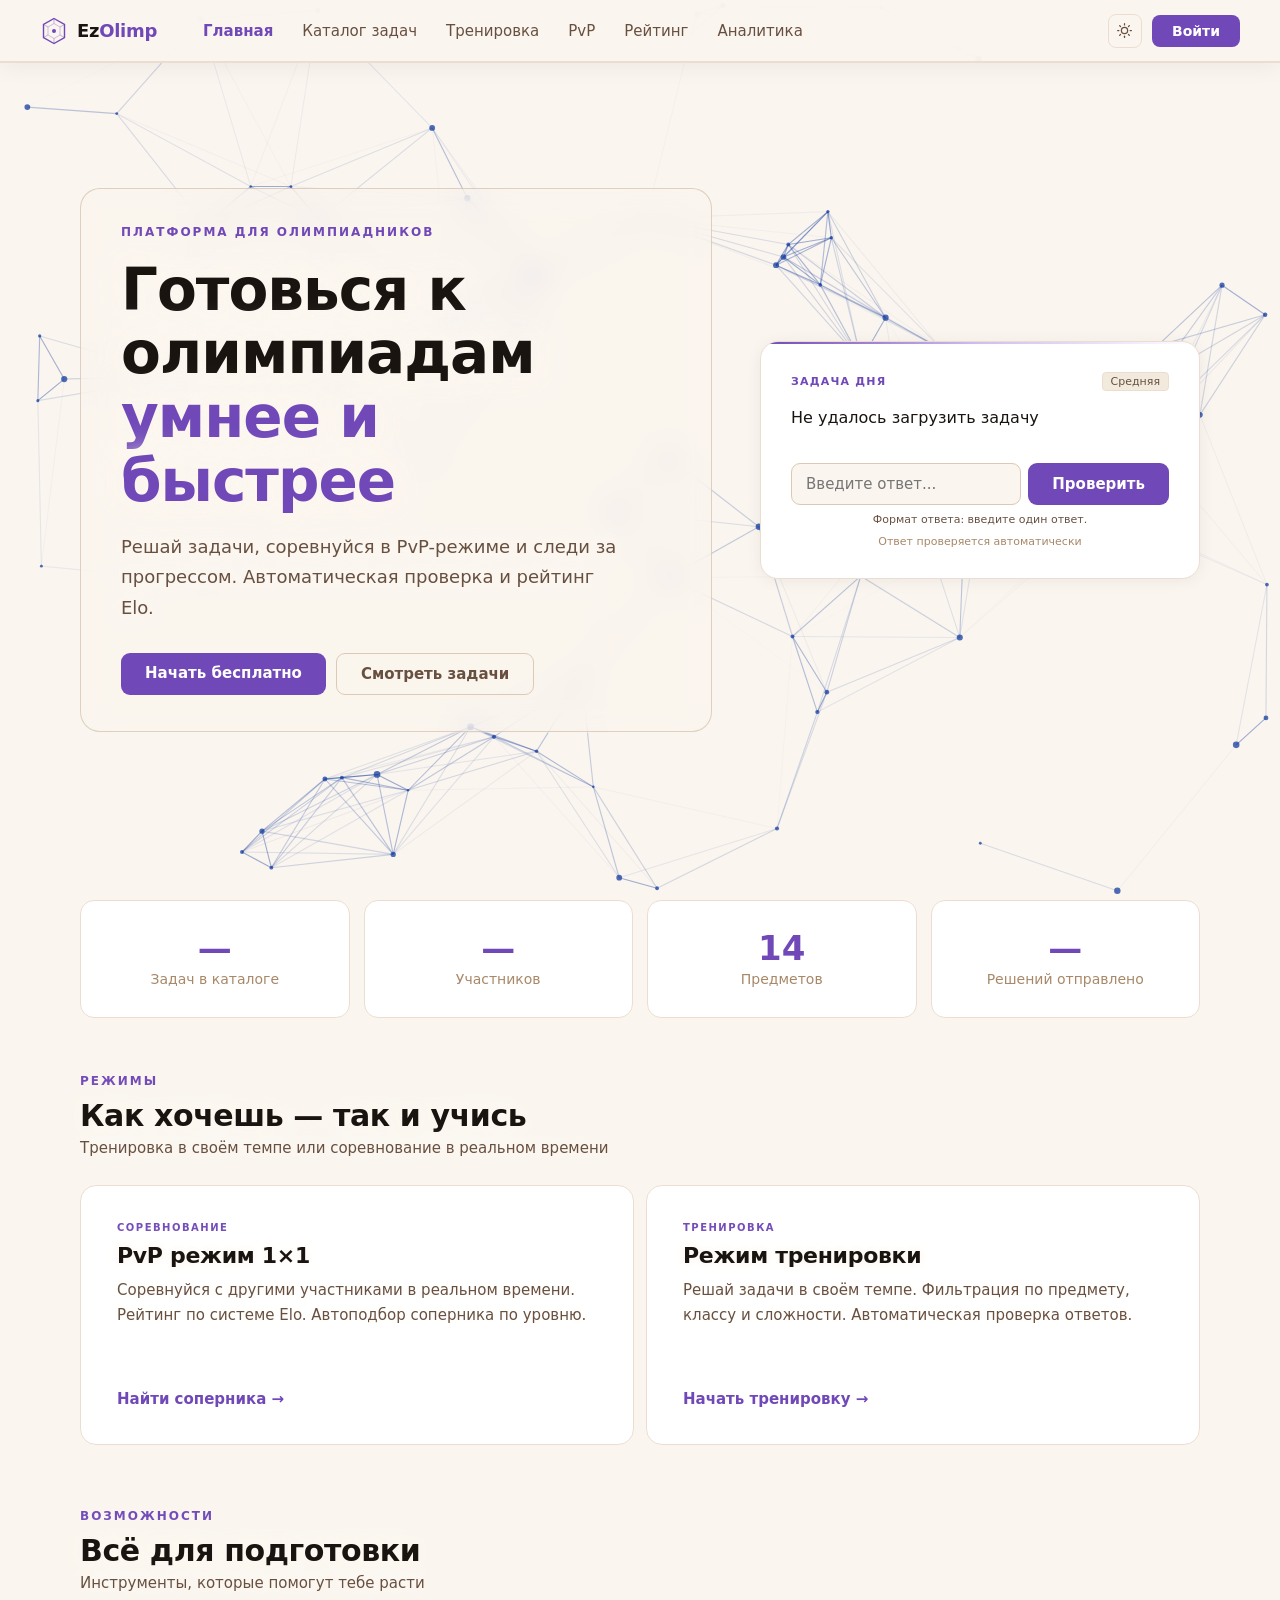
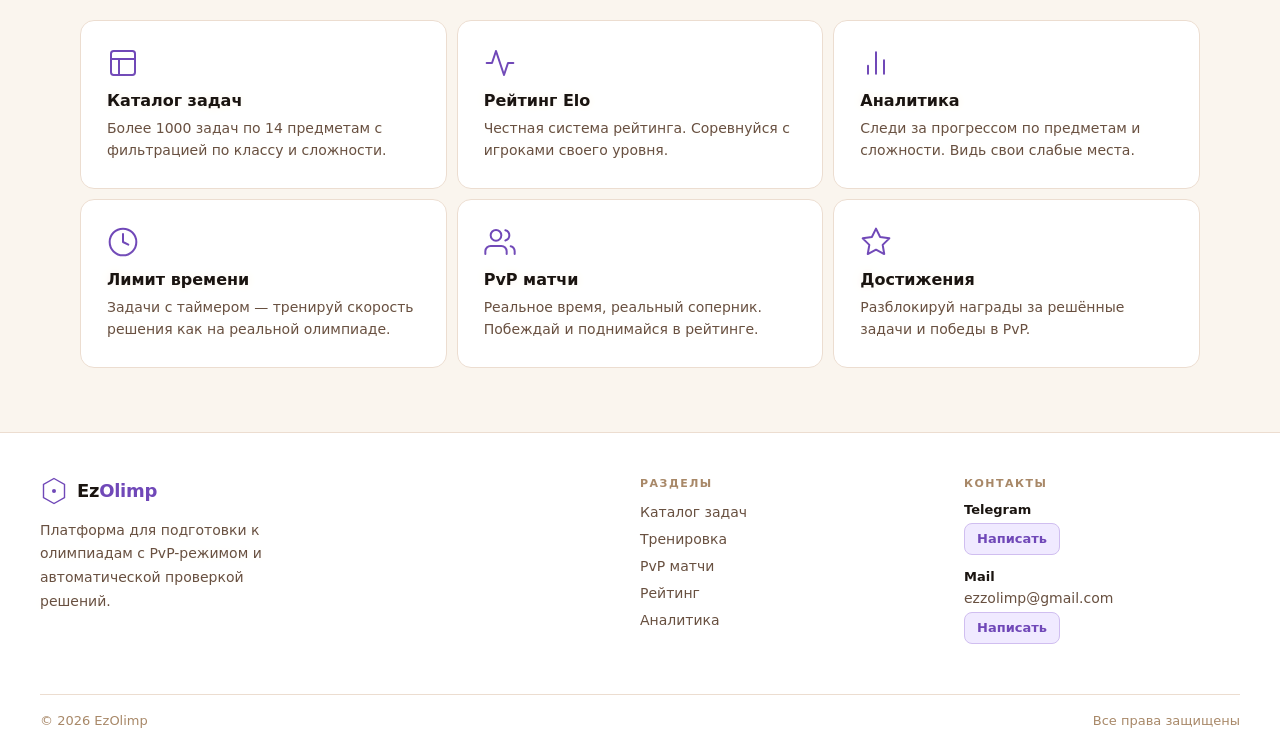
==== frontend/admin.html @ e49ffa59 "Update platform to stable version with analytic/rating fixes" ====
<!DOCTYPE html>
<html lang="ru">
<head>
<meta charset="UTF-8">
<meta name="viewport" content="width=device-width, initial-scale=1.0">
<title>EzOlimp — Админ</title>
<link rel="stylesheet" href="shared.css">
<script>var d=document.documentElement;d.setAttribute("data-theme",localStorage.getItem("ez-theme")||"light");d.classList.add("no-transition");window.addEventListener("load",function(){d.classList.remove("no-transition")})</script>
<style>
.admin-wrap { max-width:1100px; margin:0 auto; padding:96px 40px 80px; }
.admin-tabs { display:flex; gap:8px; margin-bottom:28px; flex-wrap:wrap; }
.tab-btn {
  padding:9px 20px; border-radius:9px; border:1px solid var(--border);
  background:var(--surface); color:var(--text2); font-size:14px; font-weight:600;
  cursor:pointer; font-family:inherit; transition:all .15s;
}
.tab-btn.active, .tab-btn:hover { background:var(--accent); color:#fff; border-color:var(--accent); }

.admin-stats { display:grid; grid-template-columns:repeat(4,1fr); gap:14px; margin-bottom:28px; }
.astat { background:var(--surface); border:1px solid var(--border); border-radius:14px; padding:22px; text-align:center; transition:background .3s; }
.astat .num { font-size:30px; font-weight:800; color:var(--accent); }
.astat .lbl { font-size:13px; color:var(--text3); margin-top:4px; }

.admin-card { background:var(--surface); border:1px solid var(--border); border-radius:18px; padding:28px; transition:background .3s; }
.admin-card h2 { font-size:20px; font-weight:700; margin-bottom:20px; }

.data-table { width:100%; border-collapse:collapse; font-size:14px; }
.data-table th { text-align:left; padding:10px 14px; font-size:11px; font-weight:700; letter-spacing:.8px; text-transform:uppercase; color:var(--text3); border-bottom:1px solid var(--border); }
.data-table td { padding:12px 14px; border-bottom:1px solid var(--border); color:var(--text2); vertical-align:middle; }
.data-table tr:last-child td { border-bottom:none; }
.data-table tr:hover td { background:var(--bg2); }

.form-grid { display:grid; grid-template-columns:1fr 1fr; gap:14px; margin-bottom:14px; }
.form-row { margin-bottom:14px; }
.form-row label { display:block; font-size:12px; font-weight:600; color:var(--text3); text-transform:uppercase; letter-spacing:.4px; margin-bottom:6px; }
.form-row select { width:100%; border:1px solid var(--border2); border-radius:9px; padding:11px 14px; font-size:14px; font-family:inherit; background:var(--bg); color:var(--text); outline:none; cursor:pointer; transition:border-color .2s, background .3s; }
.form-row select:focus { border-color:var(--accent); }
.form-row textarea { resize:vertical; }

.btn-danger { background:#dc2626; color:#fff; }
.btn-danger:hover { opacity:.88; }
.btn-sm { padding:6px 14px; font-size:13px; border-radius:7px; }

.tab-panel { display:none; }
.tab-panel.active { display:block; }

.import-grid { display:grid; grid-template-columns:1fr 1fr; gap:20px; }
.import-box { border:2px dashed var(--border2); border-radius:14px; padding:36px; text-align:center; transition:border-color .2s; }
.import-box:hover { border-color:var(--accent); }
.import-box svg { width:40px; height:40px; stroke:var(--accent); fill:none; stroke-width:1.5; margin:0 auto 14px; display:block; }
.import-box h3 { font-size:17px; font-weight:700; margin-bottom:8px; }
.import-box p { font-size:14px; color:var(--text2); margin-bottom:16px; }

@media (max-width:800px) {
  .admin-stats { grid-template-columns:1fr 1fr; }
  .form-grid { grid-template-columns:1fr; }
  .import-grid { grid-template-columns:1fr; }
  .admin-wrap { padding:84px 20px 60px; }
}
</style>
</head>
<body>
<div class="page-wrap">
<canvas id="neural-bg"></canvas>
<main>
<div class="admin-wrap">

  <div class="page-header" style="padding:0 0 28px">
    <h1>Панель администратора</h1>
    <p>Управление платформой и контентом</p>
  </div>

  <div class="admin-stats">
    <div class="astat fade-up"><div class="num" id="sUsers">—</div><div class="lbl">Пользователей</div></div>
    <div class="astat fade-up"><div class="num" id="sTasks">—</div><div class="lbl">Задач</div></div>
    <div class="astat fade-up"><div class="num" id="sSolutions">—</div><div class="lbl">Решений</div></div>
    <div class="astat fade-up"><div class="num" id="sMatches">—</div><div class="lbl">Матчей</div></div>
  </div>

  <div class="admin-tabs">
    <button class="tab-btn active" data-tab="users">Пользователи</button>
    <button class="tab-btn" data-tab="tasks">Задачи</button>
    <button class="tab-btn" data-tab="import">Импорт / Экспорт</button>
  </div>

  <!-- USERS -->
  <div class="tab-panel active" id="tab-users">
    <div class="admin-card">
      <h2>Пользователи</h2>
      <div style="overflow-x:auto">
        <table class="data-table">
          <thead><tr><th>ID</th><th>Логин</th><th>Email</th><th>Рейтинг</th><th>Роль</th><th></th></tr></thead>
          <tbody id="usersBody"><tr><td colspan="6" style="text-align:center;padding:32px;color:var(--text3)">Загрузка...</td></tr></tbody>
        </table>
      </div>
    </div>
  </div>

  <!-- TASKS -->
  <div class="tab-panel" id="tab-tasks">
    <div class="admin-card" style="margin-bottom:20px">
      <div style="display:flex;align-items:center;justify-content:space-between;margin-bottom:20px;flex-wrap:wrap;gap:10px">
        <h2 style="margin:0">Задачи</h2>
        <button class="btn btn-accent btn-sm" id="showAddTask">+ Добавить задачу</button>
      </div>

      <div id="addTaskForm" style="display:none;background:var(--bg2);border-radius:14px;padding:24px;margin-bottom:20px">
        <div class="form-grid">
          <div class="form-row"><label>Название</label><input class="input" id="tTitle" type="text" placeholder="ВСОШ 2024 10 класс математика арифметика"></div>
          <div class="form-row"><label>Предмет</label>
            <select id="tSubject">
              <option value="математика">Математика</option><option value="информатика">Информатика</option>
              <option value="физика">Физика</option><option value="химия">Химия</option>
              <option value="биология">Биология</option><option value="английский">Английский</option>
              <option value="русский">Русский</option><option value="обществознание">Обществознание</option>
              <option value="право">Право</option><option value="история">История</option>
              <option value="география">География</option><option value="экология">Экология</option>
              <option value="литература">Литература</option><option value="робототехника">Робототехника</option>
            </select>
          </div>
        </div>
        <div class="form-grid">
          <div class="form-row"><label>Сложность</label>
            <select id="tDiff"><option value="easy">Лёгкая</option><option value="medium">Средняя</option><option value="hard">Сложная</option></select>
          </div>
          <div class="form-row"><label>Очки</label><input class="input" id="tPoints" type="number" value="10" min="1"></div>
        </div>
        <div class="form-row"><label>Условие задачи</label><textarea class="input" id="tStatement" rows="4"></textarea></div>
        <div class="form-row"><label>Правильный ответ</label><input class="input" id="tAnswer" type="text"></div>
        <div style="display:flex;gap:10px;margin-top:4px">
          <button class="btn btn-accent" id="submitTask">Создать</button>
          <button class="btn btn-outline" id="cancelTask">Отмена</button>
        </div>
      </div>

      <div style="overflow-x:auto">
        <table class="data-table">
          <thead><tr><th>ID</th><th>Название</th><th>Предмет</th><th>Сложность</th><th>Очки</th><th></th></tr></thead>
          <tbody id="tasksBody"><tr><td colspan="6" style="text-align:center;padding:32px;color:var(--text3)">Загрузка...</td></tr></tbody>
        </table>
      </div>
    </div>
  </div>

  <!-- IMPORT/EXPORT -->
  <div class="tab-panel" id="tab-import">
    <div class="admin-card">
      <h2>Импорт и экспорт</h2>
      <div style="margin-bottom:20px">
        <button class="btn btn-danger btn-sm" id="deleteAllBtn">Удалить все задачи</button>
      </div>
      <div class="import-grid">
        <div class="import-box">
          <svg viewBox="0 0 24 24"><path d="M21 15v4a2 2 0 0 1-2 2H5a2 2 0 0 1-2-2v-4"/><polyline points="17,8 12,3 7,8"/><line x1="12" y1="3" x2="12" y2="15"/></svg>
          <h3>Импорт задач</h3>
          <p>Загрузите JSON файл с задачами</p>
          <input type="file" id="importFile" accept=".json" style="display:none">
          <button class="btn btn-accent btn-sm" onclick="document.getElementById('importFile').click()">Выбрать файл</button>
        </div>
        <div class="import-box">
          <svg viewBox="0 0 24 24"><path d="M21 15v4a2 2 0 0 1-2 2H5a2 2 0 0 1-2-2v-4"/><polyline points="7,10 12,15 17,10"/><line x1="12" y1="15" x2="12" y2="3"/></svg>
          <h3>Экспорт задач</h3>
          <p>Скачайте все задачи в формате JSON</p>
          <button class="btn btn-accent btn-sm" id="exportBtn">Скачать JSON</button>
        </div>
      </div>
    </div>
  </div>

</div>
</main>
</div>

<script src="layout.js"></script>
<script src="shared.js"></script>
<script>
renderNav('admin.html');
renderFooter();

const token = localStorage.getItem('token');
const user = JSON.parse(localStorage.getItem('user') || '{}');
if (!token || !user.is_admin) { alert('Доступ запрещён'); location.href = 'main.html'; }

// tabs
document.querySelectorAll('.tab-btn').forEach(btn => {
  btn.addEventListener('click', () => {
    document.querySelectorAll('.tab-btn').forEach(b => b.classList.remove('active'));
    document.querySelectorAll('.tab-panel').forEach(p => p.classList.remove('active'));
    btn.classList.add('active');
    document.getElementById('tab-' + btn.dataset.tab).classList.add('active');
    if (btn.dataset.tab === 'users') loadUsers();
    if (btn.dataset.tab === 'tasks') loadTasks();
  });
});

function escHtml(v) { return String(v??'').replace(/&/g,'&amp;').replace(/</g,'&lt;').replace(/>/g,'&gt;'); }
const diffLabels = { easy:'Лёгкая', medium:'Средняя', hard:'Сложная' };

async function loadStats() {
  try {
    const r = await fetch(`${API_URL}/stats`);
    if (!r.ok) return;
    const s = await r.json();
    document.getElementById('sUsers').textContent = s.users ?? '—';
    document.getElementById('sTasks').textContent = s.tasks ?? '—';
    document.getElementById('sSolutions').textContent = s.solutions ?? '—';
    document.getElementById('sMatches').textContent = s.matches ?? '—';
  } catch {}
}

async function loadUsers() {
  document.getElementById('usersBody').innerHTML = '<tr><td colspan="6" style="text-align:center;padding:32px;color:var(--text3)">Загрузка...</td></tr>';
  try {
    const r = await fetch(`${API_URL}/admin/users`, { headers: { Authorization: token } });
    const d = await r.json();
    const users = d.users || [];
    if (!users.length) { document.getElementById('usersBody').innerHTML = '<tr><td colspan="6" style="text-align:center;padding:32px;color:var(--text3)">Нет пользователей</td></tr>'; return; }
    document.getElementById('usersBody').innerHTML = users.map(u => `
      <tr>
        <td>${u.id}</td>
        <td style="font-weight:600;color:var(--text)">${escHtml(u.username)}</td>
        <td>${escHtml(u.email)}</td>
        <td>${u.rating ?? 1000}</td>
        <td>${u.is_admin ? '<span style="background:var(--accent-l);color:var(--accent);padding:2px 8px;border-radius:4px;font-size:12px;font-weight:600">Админ</span>' : '<span style="background:var(--bg2);color:var(--text3);padding:2px 8px;border-radius:4px;font-size:12px">Пользователь</span>'}</td>
        <td><button class="btn btn-danger btn-sm" onclick="deleteUser(${u.id})">Удалить</button></td>
      </tr>`).join('');
  } catch { document.getElementById('usersBody').innerHTML = '<tr><td colspan="6" style="text-align:center;color:var(--accent)">Ошибка загрузки</td></tr>'; }
}

async function loadTasks() {
  document.getElementById('tasksBody').innerHTML = '<tr><td colspan="6" style="text-align:center;padding:32px;color:var(--text3)">Загрузка...</td></tr>';
  try {
    const r = await fetch(`${API_URL}/tasks`);
    const d = await r.json();
    const tasks = d.tasks || [];
    if (!tasks.length) { document.getElementById('tasksBody').innerHTML = '<tr><td colspan="6" style="text-align:center;padding:32px;color:var(--text3)">Нет задач</td></tr>'; return; }
    document.getElementById('tasksBody').innerHTML = tasks.map(t => `
      <tr>
        <td>${t.id}</td>
        <td style="color:var(--text);max-width:280px;overflow:hidden;text-overflow:ellipsis;white-space:nowrap">${escHtml(t.title)}</td>
        <td>${escHtml(t.subject)}</td>
        <td>${diffLabels[t.difficulty] || t.difficulty}</td>
        <td>${t.points}</td>
        <td><button class="btn btn-danger btn-sm" onclick="deleteTask(${t.id})">Удалить</button></td>
      </tr>`).join('');
  } catch { document.getElementById('tasksBody').innerHTML = '<tr><td colspan="6" style="text-align:center;color:var(--accent)">Ошибка загрузки</td></tr>'; }
}

// add task
document.getElementById('showAddTask').addEventListener('click', () => {
  document.getElementById('addTaskForm').style.display = 'block';
});
document.getElementById('cancelTask').addEventListener('click', () => {
  document.getElementById('addTaskForm').style.display = 'none';
});
document.getElementById('submitTask').addEventListener('click', async () => {
  const btn = document.getElementById('submitTask');
  btn.disabled = true; btn.textContent = 'Создание...';
  try {
    const r = await fetch(`${API_URL}/tasks`, {
      method: 'POST', headers: { Authorization: token, 'Content-Type': 'application/json' },
      body: JSON.stringify({
        title: document.getElementById('tTitle').value,
        problem_statement: document.getElementById('tStatement').value,
        answer: document.getElementById('tAnswer').value,
        subject: document.getElementById('tSubject').value,
        difficulty: document.getElementById('tDiff').value,
        points: parseInt(document.getElementById('tPoints').value) || 10
      })
    });
    if (!r.ok) { const e = await r.json(); alert(e.error || 'Ошибка'); }
    else { document.getElementById('addTaskForm').style.display = 'none'; loadTasks(); loadStats(); }
  } catch { alert('Ошибка сервера'); }
  finally { btn.disabled = false; btn.textContent = 'Создать'; }
});

async function deleteTask(id) {
  if (!confirm('Удалить задачу?')) return;
  try {
    const r = await fetch(`${API_URL}/tasks/${id}`, { method: 'DELETE', headers: { Authorization: token } });
    if (r.ok) { loadTasks(); loadStats(); }
    else alert('Ошибка удаления');
  } catch { alert('Ошибка сервера'); }
}

async function deleteUser(id) {
  if (!confirm('Удалить пользователя?')) return;
  try {
    const r = await fetch(`${API_URL}/users/${id}`, { method: 'DELETE', headers: { Authorization: token } });
    if (r.ok) { loadUsers(); loadStats(); }
    else alert('Ошибка удаления');
  } catch { alert('Ошибка сервера'); }
}

document.getElementById('deleteAllBtn').addEventListener('click', async () => {
  if (!confirm('Удалить ВСЕ задачи? Это нельзя отменить!')) return;
  try {
    const r = await fetch(`${API_URL}/admin/tasks/delete_all`, { method: 'DELETE', headers: { Authorization: token } });
    const d = await r.json();
    alert(d.message || 'Готово');
    loadStats();
  } catch { alert('Ошибка'); }
});

document.getElementById('exportBtn').addEventListener('click', async () => {
  try {
    const r = await fetch(`${API_URL}/admin/tasks/export`, { headers: { Authorization: token } });
    const d = await r.json();
    const blob = new Blob([JSON.stringify({ tasks: d.tasks }, null, 2)], { type: 'application/json' });
    const a = document.createElement('a');
    a.href = URL.createObjectURL(blob);
    a.download = `tasks_${new Date().toISOString().split('T')[0]}.json`;
    a.click();
  } catch { alert('Ошибка экспорта'); }
});

document.getElementById('importFile').addEventListener('change', async e => {
  const file = e.target.files[0]; if (!file) return;
  try {
    const text = await file.text();
    const data = JSON.parse(text);
    const tasks = Array.isArray(data) ? data : (data.tasks || []);
    const r = await fetch(`${API_URL}/admin/tasks/import`, {
      method: 'POST', headers: { Authorization: token, 'Content-Type': 'application/json' },
      body: JSON.stringify({ tasks })
    });
    const d = await r.json();
    alert(d.message || 'Импорт завершён');
    loadStats();
  } catch { alert('Ошибка импорта'); }
  e.target.value = '';
});

loadStats();
loadUsers();
</script>
</body>
</html>
---- frontend/shared.css ----
/* ── ПЕРЕМЕННЫЕ ── */
:root {
  --bg:       #faf5ee;
  --bg2:      #f3eade;
  --surface:  #ffffff;
  --border:   #ecddd0;
  --border2:  #ddc9b4;
  --text:     #1a1410;
  --text2:    #685040;
  --text3:    #a88868;
  --accent:   #7048b8;
  --accent-l: #f0eaff;
  --accent-m: #d0bef0;
  --glow:     rgba(112,72,184,.13);
  --nav-bg:   rgba(250,245,238,.94);
}
[data-theme="dark"] {
  --bg:       #1a1520;
  --bg2:      #221a2c;
  --surface:  #2a2038;
  --border:   #382c4a;
  --border2:  #48385e;
  --text:     #ede8f8;
  --text2:    #9888b8;
  --text3:    #584868;
  --accent:   #b090e8;
  --accent-l: #281e3c;
  --accent-m: #382a58;
  --glow:     rgba(176,144,232,.13);
  --nav-bg:   rgba(26,21,32,.93);
}

/* ── RESET ── */
/* Предотвращаем мигание темы при загрузке */
.no-transition, .no-transition * { transition: none !important; }

*, *::before, *::after { margin:0; padding:0; box-sizing:border-box; }
html { scroll-behavior:smooth; }
body {
  font-family: system-ui, -apple-system, 'Segoe UI', sans-serif;
  background: var(--bg); color: var(--text);
  transition: background .3s, color .3s;
  overflow-x: hidden;
  display: flex;
  flex-direction: column;
  min-height: 100vh;
}

/* ── LAYERS ── */
#neural-bg {
  position:fixed; top:0; left:0;
  width:100vw; height:100vh;
  z-index:-1; pointer-events:none; display:block;
}
.page-wrap { position:relative; z-index:1; flex:1; display:flex; flex-direction:column; }
nav { position:fixed; top:0; left:0; right:0; z-index:1000; }
main { flex:1; }
footer { background:var(--surface); position:relative; }

/* ── NAV ── */
nav {
  height:62px;
  background: var(--nav-bg);
  backdrop-filter: blur(20px) saturate(1.4);
  -webkit-backdrop-filter: blur(20px) saturate(1.4);
  border-bottom: 1px solid var(--border);
  display:flex; align-items:center;
  padding: 0 40px;
  transition: background .3s, border-color .3s;
  box-shadow: 0 1px 0 var(--border), 0 4px 24px rgba(0,0,0,.06);
}
.nav-logo {
  display:flex; align-items:center; gap:9px;
  text-decoration:none; margin-right:32px; flex-shrink:0;
}
.logo-svg { width:28px; height:28px; flex-shrink:0; transition:transform .3s; }
.nav-logo:hover .logo-svg { transform:rotate(-8deg) scale(1.06); }
.nav-logo-text { font-size:18px; font-weight:700; color:var(--text); letter-spacing:-.3px; }
.nav-logo-text em { color:var(--accent); font-style:normal; }

.nav-links { display:flex; gap:1px; flex:1; }
.nav-links a {
  padding:7px 14px; border-radius:7px; text-decoration:none;
  color:var(--text2); font-size:15px; font-weight:450;
  transition:background .15s, color .15s; white-space:nowrap;
}
.nav-links a:hover { background:var(--bg2); color:var(--text); }
.nav-links a.active { color:var(--accent); font-weight:600; }

.nav-right { display:flex; align-items:center; gap:10px; margin-left:auto; }

/* аватар в nav */
.nav-avatar-wrap { position:relative; display:none; }
.nav-avatar-wrap.visible { display:block; }
.nav-avatar-btn {
  width:36px; height:36px; border-radius:50%; overflow:hidden;
  border:2px solid var(--accent-m); cursor:pointer;
  background:none; padding:0;
  transition:border-color .15s;
}
.nav-avatar-btn:hover { border-color:var(--accent); }
.nav-avatar-btn img { width:100%; height:100%; object-fit:cover; }
.nav-avatar-drop {
  display:none; position:absolute; right:0; top:calc(100% + 8px);
  background:var(--surface); border:1px solid var(--border);
  border-radius:10px; padding:6px; min-width:160px;
  box-shadow:0 8px 24px rgba(0,0,0,.12); z-index:300;
}
.nav-avatar-drop.open { display:block; }
.nav-avatar-drop a, .nav-avatar-drop button {
  display:block; width:100%; text-align:left;
  padding:8px 12px; border-radius:7px; text-decoration:none;
  color:var(--text2); font-size:14px; font-weight:500;
  background:none; border:none; cursor:pointer; font-family:inherit;
  transition:background .15s, color .15s;
}
.nav-avatar-drop a:hover, .nav-avatar-drop button:hover {
  background:var(--accent-l); color:var(--accent);
}

.theme-btn {
  width:34px; height:34px; border-radius:8px;
  background:transparent; border:1px solid var(--border);
  cursor:pointer; display:flex; align-items:center; justify-content:center;
  transition:border-color .15s, transform .25s;
}
.theme-btn:hover { border-color:var(--accent); transform:rotate(20deg); }
.theme-btn svg { width:15px; height:15px; stroke:var(--text2); fill:none; stroke-width:2; stroke-linecap:round; }

.btn-login {
  background:var(--accent); color:#fff; border:none; cursor:pointer;
  padding:8px 20px; border-radius:8px; font-size:14px; font-weight:600; font-family:inherit;
  transition:opacity .15s, transform .15s;
}
.btn-login:hover { opacity:.88; transform:translateY(-1px); }

.nav-burger { display:none; background:none; border:none; cursor:pointer; padding:4px; }
.nav-burger svg { width:22px; height:22px; stroke:var(--text2); fill:none; stroke-width:2; stroke-linecap:round; }

.mobile-menu {
  display:none; position:fixed; top:62px; left:0; right:0; z-index:199;
  background:var(--surface); border-bottom:1px solid var(--border);
  padding:10px 20px; flex-direction:column; gap:2px;
  box-shadow:0 8px 24px rgba(0,0,0,.08);
  animation:slideDown .18s ease;
}
.mobile-menu.open { display:flex; }
.mobile-menu a {
  padding:10px 14px; border-radius:8px; text-decoration:none;
  color:var(--text2); font-size:15px; font-weight:500;
  transition:background .15s, color .15s;
}
.mobile-menu a:hover, .mobile-menu a.active { background:var(--accent-l); color:var(--accent); }

/* ── FOOTER ── */
footer {
  border-top:1px solid var(--border); background:var(--surface);
  padding:44px 40px 0; transition:background .3s, border-color .3s;
}
.footer-inner {
  max-width:1200px; margin:0 auto;
  display:grid; grid-template-columns:2fr 1fr 1fr; gap:48px;
}
.footer-brand p { font-size:14px; color:var(--text2); line-height:1.7; margin-top:10px; max-width:260px; }
footer h5 { font-size:11px; font-weight:700; letter-spacing:1.5px; text-transform:uppercase; color:var(--text3); margin-bottom:12px; }
footer ul { list-style:none; }
footer ul li { margin-bottom:8px; }
footer ul li a { font-size:14px; color:var(--text2); text-decoration:none; transition:color .15s; }
footer ul li a:hover { color:var(--accent); }
.footer-contact-list li {
  display:flex;
  flex-direction:column;
  align-items:flex-start;
  gap:6px;
  margin-bottom:14px;
}
.footer-contact-label {
  font-size:13px;
  font-weight:700;
  color:var(--text);
}
.footer-contact-email {
  font-size:14px;
  color:var(--text2);
}
footer ul li a.footer-contact-action {
  display:inline-flex;
  align-items:center;
  justify-content:center;
  min-height:32px;
  padding:7px 12px;
  border-radius:8px;
  border:1px solid var(--accent-m);
  background:var(--accent-l);
  color:var(--accent);
  font-size:13px;
  font-weight:700;
}
footer ul li a.footer-contact-action:hover {
  color:var(--accent);
  border-color:var(--accent);
}
.footer-bottom {
  max-width:1200px; margin:36px auto 0; padding:18px 0;
  border-top:1px solid var(--border);
  display:flex; align-items:center; justify-content:space-between;
  font-size:13px; color:var(--text3); transition:border-color .3s;
}

/* ── УТИЛИТЫ ── */
.page-header {
  padding: 96px 40px 40px;
  max-width:1200px; margin:0 auto;
}
.page-header h1 { font-size:38px; font-weight:700; letter-spacing:-.5px; margin-bottom:6px; }
.page-header p { font-size:16px; color:var(--text2); }

.card {
  background:var(--surface); border:1px solid var(--border);
  border-radius:16px; padding:28px;
  transition:background .3s, border-color .3s;
}
.card:hover { border-color:var(--accent-m); }

.btn {
  display:inline-block; padding:11px 24px; border-radius:9px;
  font-size:15px; font-weight:600; cursor:pointer; font-family:inherit;
  text-decoration:none; border:none; transition:opacity .15s, transform .15s;
}
.btn:hover { opacity:.88; transform:translateY(-1px); }
.btn-accent { background:var(--accent); color:#fff; }
.btn-outline {
  background:transparent; color:var(--text2);
  border:1px solid var(--border2);
  transition:border-color .15s, color .15s, transform .15s;
}
.btn-outline:hover { border-color:var(--accent); color:var(--accent); opacity:1; }

.input {
  width:100%; border:1px solid var(--border2); border-radius:9px;
  padding:11px 14px; font-size:15px; font-family:inherit;
  background:var(--bg); color:var(--text); outline:none;
  transition:border-color .2s, background .3s;
}
.input:focus { border-color:var(--accent); }

.badge {
  display:inline-block; font-size:12px; font-weight:600;
  padding:3px 10px; border-radius:5px;
}
.badge-easy   { background:#dcfce7; color:#166534; }
.badge-medium { background:#fef9c3; color:#854d0e; }
.badge-hard   { background:#fee2e2; color:#991b1b; }
[data-theme="dark"] .badge-easy   { background:#14301e; color:#4ade80; }
[data-theme="dark"] .badge-medium { background:#2d2000; color:#fbbf24; }
[data-theme="dark"] .badge-hard   { background:#2d0a0a; color:#f87171; }

.section-label {
  font-size:12px; font-weight:600; letter-spacing:2px; text-transform:uppercase;
  color:var(--accent); margin-bottom:10px;
}
.section-title { font-size:30px; font-weight:700; margin-bottom:6px; letter-spacing:-.4px; }
.section-sub { font-size:15px; color:var(--text2); margin-bottom:28px; }

/* ── АНИМАЦИИ ── */
@keyframes slideDown { from{opacity:0;transform:translateY(-5px)} to{opacity:1;transform:translateY(0)} }
@keyframes fadeUp    { from{opacity:0;transform:translateY(14px)} to{opacity:1;transform:translateY(0)} }
.fade-up { opacity:0; }
.fade-up.visible { animation:fadeUp .4s forwards; }

/* ── АДАПТИВ ── */
@media (max-width:800px) {
  .nav-links { display:none; }
  .nav-burger { display:block; }
  nav { padding:0 20px; }
  .page-header { padding:84px 24px 32px; }
  .page-header h1 { font-size:28px; }
  .footer-inner { grid-template-columns:1fr; gap:24px; }
  .footer-bottom { flex-direction:column; gap:6px; }
}

/* Полупрозрачная матовая подложка для текстовых блоков */
.text-frosted {
  background: rgba(var(--bg-rgb, 250,245,238), 0.72);
  backdrop-filter: blur(12px);
  -webkit-backdrop-filter: blur(12px);
  border-radius: 12px;
  padding: 4px 10px;
}
[data-theme="dark"] .text-frosted {
  background: rgba(26,21,32, 0.72);
}

/* Подложка под всем текстовым блоком hero */
.hero-text-wrap {
  background: rgba(250,245,238, 0.55);
  backdrop-filter: blur(14px) saturate(1.2);
  -webkit-backdrop-filter: blur(14px) saturate(1.2);
  border-radius: 20px;
  padding: 36px 40px;
  border: 1px solid rgba(168,136,104, 0.34);
}
[data-theme="dark"] .hero-text-wrap {
  background: rgba(26,21,32, 0.55);
  border-color: rgba(56,44,74, 0.5);
}

/* Ореол вокруг текста на фоне canvas */
h1, h2, h3, h4, .hero h1, .section-title, .page-header h1 {
  text-shadow:
    0 0 40px var(--bg),
    0 0 20px var(--bg),
    0 0 8px  var(--bg);
}
.hero-sub, .section-sub, .page-header p, p {
  text-shadow:
    0 0 24px var(--bg),
    0 0 12px var(--bg);
}

/* Global generation notifications */
.gen-notify-root {
  position: fixed;
  top: 76px;
  right: 16px;
  z-index: 450;
  width: min(360px, calc(100vw - 24px));
  pointer-events: none;
}
.gen-notify-card {
  pointer-events: auto;
  background: color-mix(in srgb, var(--surface) 88%, transparent);
  border: 1px solid var(--border);
  border-radius: 12px;
  box-shadow: 0 10px 28px rgba(0, 0, 0, .12);
  backdrop-filter: blur(8px);
  -webkit-backdrop-filter: blur(8px);
  padding: 10px;
}
.gen-notify-head {
  display: flex;
  align-items: center;
  justify-content: space-between;
  gap: 8px;
  margin-bottom: 8px;
}
.gen-notify-title {
  font-size: 12px;
  font-weight: 700;
  color: var(--text2);
  text-transform: uppercase;
  letter-spacing: .5px;
}
.gen-notify-toggle {
  border: none;
  background: transparent;
  color: var(--accent);
  cursor: pointer;
  font-size: 12px;
  font-weight: 600;
  padding: 0;
}
.gen-notify-list {
  display: flex;
  flex-direction: column;
  gap: 8px;
}
.gen-notify-item {
  border-radius: 9px;
  border: 1px solid var(--border);
  background: var(--bg);
  padding: 8px 10px;
}
.gen-notify-item-running {
  border-color: color-mix(in srgb, var(--accent) 45%, var(--border));
}
.gen-notify-item-queued {
  border-color: var(--border2);
}
.gen-notify-item-success {
  border-color: #16a34a55;
}
.gen-notify-item-error {
  border-color: #dc262655;
}
.gen-notify-text {
  font-size: 13px;
  line-height: 1.35;
  color: var(--text);
}
.gen-notify-error {
  margin-top: 4px;
  font-size: 12px;
  color: #dc2626;
}
.gen-notify-queue-more {
  margin-top: 8px;
  font-size: 12px;
  color: var(--text2);
}
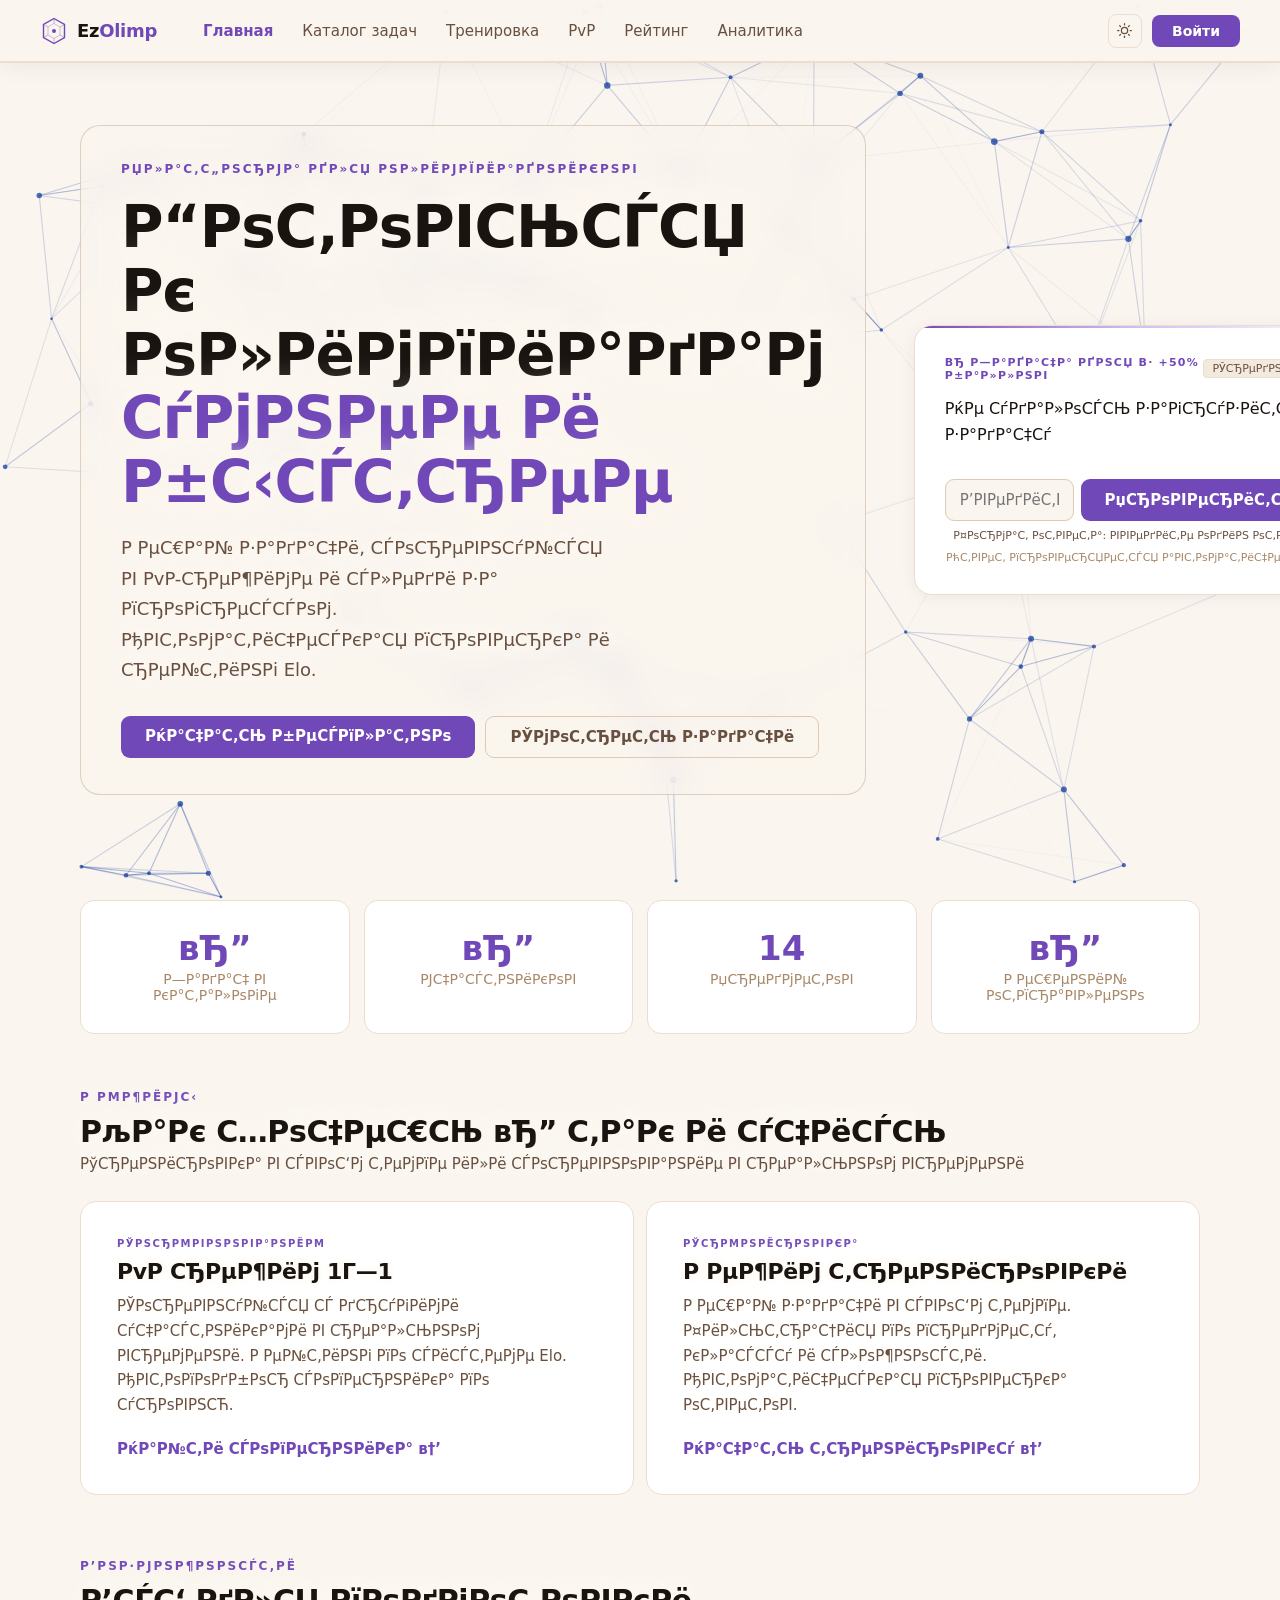
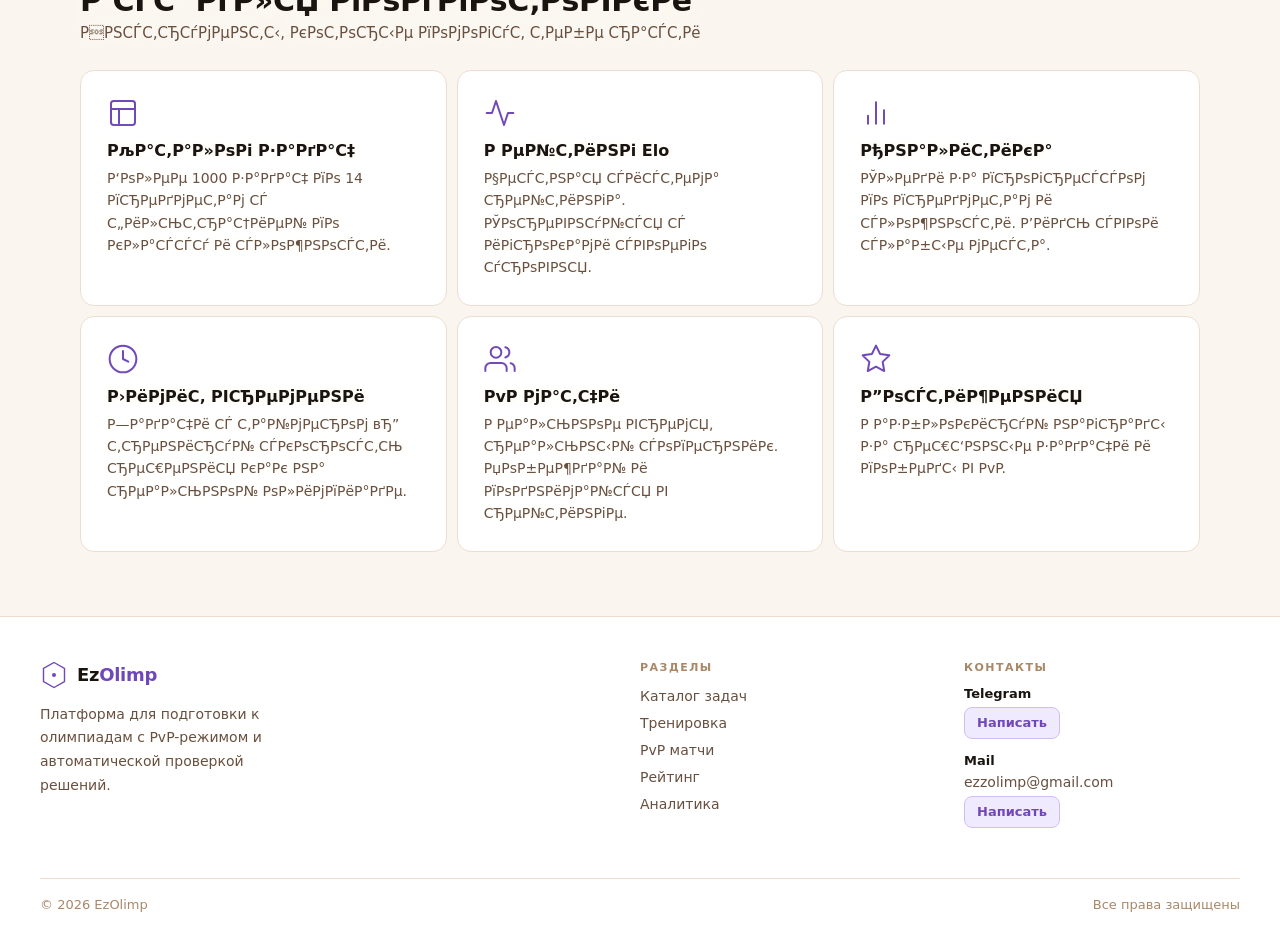
==== commit 1ac10842: "Fix: random account logouts due to API non-401 errors, and add custom SVG favicon to all pages" ====
--- a/frontend/admin.html
+++ b/frontend/admin.html
@@ -1,9 +1,10 @@
-<!DOCTYPE html>
+﻿<!DOCTYPE html>
 <html lang="ru">
 <head>
 <meta charset="UTF-8">
 <meta name="viewport" content="width=device-width, initial-scale=1.0">
-<title>EzOlimp — Админ</title>
+<title>EzOlimp вЂ” РђРґРјРёРЅ</title>
+<link rel="icon" type="image/svg+xml" href="favicon.svg">
 <link rel="stylesheet" href="shared.css">
 <script>var d=document.documentElement;d.setAttribute("data-theme",localStorage.getItem("ez-theme")||"light");d.classList.add("no-transition");window.addEventListener("load",function(){d.classList.remove("no-transition")})</script>
 <style>
@@ -66,31 +67,31 @@
 <div class="admin-wrap">
 
   <div class="page-header" style="padding:0 0 28px">
-    <h1>Панель администратора</h1>
-    <p>Управление платформой и контентом</p>
+    <h1>РџР°РЅРµР»СЊ Р°РґРјРёРЅРёСЃС‚СЂР°С‚РѕСЂР°</h1>
+    <p>РЈРїСЂР°РІР»РµРЅРёРµ РїР»Р°С‚С„РѕСЂРјРѕР№ Рё РєРѕРЅС‚РµРЅС‚РѕРј</p>
   </div>
 
   <div class="admin-stats">
-    <div class="astat fade-up"><div class="num" id="sUsers">—</div><div class="lbl">Пользователей</div></div>
-    <div class="astat fade-up"><div class="num" id="sTasks">—</div><div class="lbl">Задач</div></div>
-    <div class="astat fade-up"><div class="num" id="sSolutions">—</div><div class="lbl">Решений</div></div>
-    <div class="astat fade-up"><div class="num" id="sMatches">—</div><div class="lbl">Матчей</div></div>
+    <div class="astat fade-up"><div class="num" id="sUsers">вЂ”</div><div class="lbl">РџРѕР»СЊР·РѕРІР°С‚РµР»РµР№</div></div>
+    <div class="astat fade-up"><div class="num" id="sTasks">вЂ”</div><div class="lbl">Р—Р°РґР°С‡</div></div>
+    <div class="astat fade-up"><div class="num" id="sSolutions">вЂ”</div><div class="lbl">Р РµС€РµРЅРёР№</div></div>
+    <div class="astat fade-up"><div class="num" id="sMatches">вЂ”</div><div class="lbl">РњР°С‚С‡РµР№</div></div>
   </div>
 
   <div class="admin-tabs">
-    <button class="tab-btn active" data-tab="users">Пользователи</button>
-    <button class="tab-btn" data-tab="tasks">Задачи</button>
-    <button class="tab-btn" data-tab="import">Импорт / Экспорт</button>
+    <button class="tab-btn active" data-tab="users">РџРѕР»СЊР·РѕРІР°С‚РµР»Рё</button>
+    <button class="tab-btn" data-tab="tasks">Р—Р°РґР°С‡Рё</button>
+    <button class="tab-btn" data-tab="import">РРјРїРѕСЂС‚ / Р­РєСЃРїРѕСЂС‚</button>
   </div>
 
   <!-- USERS -->
   <div class="tab-panel active" id="tab-users">
     <div class="admin-card">
-      <h2>Пользователи</h2>
+      <h2>РџРѕР»СЊР·РѕРІР°С‚РµР»Рё</h2>
       <div style="overflow-x:auto">
         <table class="data-table">
-          <thead><tr><th>ID</th><th>Логин</th><th>Email</th><th>Рейтинг</th><th>Роль</th><th></th></tr></thead>
-          <tbody id="usersBody"><tr><td colspan="6" style="text-align:center;padding:32px;color:var(--text3)">Загрузка...</td></tr></tbody>
+          <thead><tr><th>ID</th><th>Р›РѕРіРёРЅ</th><th>Email</th><th>Р РµР№С‚РёРЅРі</th><th>Р РѕР»СЊ</th><th></th></tr></thead>
+          <tbody id="usersBody"><tr><td colspan="6" style="text-align:center;padding:32px;color:var(--text3)">Р—Р°РіСЂСѓР·РєР°...</td></tr></tbody>
         </table>
       </div>
     </div>
@@ -100,43 +101,43 @@
   <div class="tab-panel" id="tab-tasks">
     <div class="admin-card" style="margin-bottom:20px">
       <div style="display:flex;align-items:center;justify-content:space-between;margin-bottom:20px;flex-wrap:wrap;gap:10px">
-        <h2 style="margin:0">Задачи</h2>
-        <button class="btn btn-accent btn-sm" id="showAddTask">+ Добавить задачу</button>
+        <h2 style="margin:0">Р—Р°РґР°С‡Рё</h2>
+        <button class="btn btn-accent btn-sm" id="showAddTask">+ Р”РѕР±Р°РІРёС‚СЊ Р·Р°РґР°С‡Сѓ</button>
       </div>
 
       <div id="addTaskForm" style="display:none;background:var(--bg2);border-radius:14px;padding:24px;margin-bottom:20px">
         <div class="form-grid">
-          <div class="form-row"><label>Название</label><input class="input" id="tTitle" type="text" placeholder="ВСОШ 2024 10 класс математика арифметика"></div>
-          <div class="form-row"><label>Предмет</label>
+          <div class="form-row"><label>РќР°Р·РІР°РЅРёРµ</label><input class="input" id="tTitle" type="text" placeholder="Р’РЎРћРЁ 2024 10 РєР»Р°СЃСЃ РјР°С‚РµРјР°С‚РёРєР° Р°СЂРёС„РјРµС‚РёРєР°"></div>
+          <div class="form-row"><label>РџСЂРµРґРјРµС‚</label>
             <select id="tSubject">
-              <option value="математика">Математика</option><option value="информатика">Информатика</option>
-              <option value="физика">Физика</option><option value="химия">Химия</option>
-              <option value="биология">Биология</option><option value="английский">Английский</option>
-              <option value="русский">Русский</option><option value="обществознание">Обществознание</option>
-              <option value="право">Право</option><option value="история">История</option>
-              <option value="география">География</option><option value="экология">Экология</option>
-              <option value="литература">Литература</option><option value="робототехника">Робототехника</option>
+              <option value="РјР°С‚РµРјР°С‚РёРєР°">РњР°С‚РµРјР°С‚РёРєР°</option><option value="РёРЅС„РѕСЂРјР°С‚РёРєР°">РРЅС„РѕСЂРјР°С‚РёРєР°</option>
+              <option value="С„РёР·РёРєР°">Р¤РёР·РёРєР°</option><option value="С…РёРјРёСЏ">РҐРёРјРёСЏ</option>
+              <option value="Р±РёРѕР»РѕРіРёСЏ">Р‘РёРѕР»РѕРіРёСЏ</option><option value="Р°РЅРіР»РёР№СЃРєРёР№">РђРЅРіР»РёР№СЃРєРёР№</option>
+              <option value="СЂСѓСЃСЃРєРёР№">Р СѓСЃСЃРєРёР№</option><option value="РѕР±С‰РµСЃС‚РІРѕР·РЅР°РЅРёРµ">РћР±С‰РµСЃС‚РІРѕР·РЅР°РЅРёРµ</option>
+              <option value="РїСЂР°РІРѕ">РџСЂР°РІРѕ</option><option value="РёСЃС‚РѕСЂРёСЏ">РСЃС‚РѕСЂРёСЏ</option>
+              <option value="РіРµРѕРіСЂР°С„РёСЏ">Р“РµРѕРіСЂР°С„РёСЏ</option><option value="СЌРєРѕР»РѕРіРёСЏ">Р­РєРѕР»РѕРіРёСЏ</option>
+              <option value="Р»РёС‚РµСЂР°С‚СѓСЂР°">Р›РёС‚РµСЂР°С‚СѓСЂР°</option><option value="СЂРѕР±РѕС‚РѕС‚РµС…РЅРёРєР°">Р РѕР±РѕС‚РѕС‚РµС…РЅРёРєР°</option>
             </select>
           </div>
         </div>
         <div class="form-grid">
-          <div class="form-row"><label>Сложность</label>
-            <select id="tDiff"><option value="easy">Лёгкая</option><option value="medium">Средняя</option><option value="hard">Сложная</option></select>
+          <div class="form-row"><label>РЎР»РѕР¶РЅРѕСЃС‚СЊ</label>
+            <select id="tDiff"><option value="easy">Р›С‘РіРєР°СЏ</option><option value="medium">РЎСЂРµРґРЅСЏСЏ</option><option value="hard">РЎР»РѕР¶РЅР°СЏ</option></select>
           </div>
-          <div class="form-row"><label>Очки</label><input class="input" id="tPoints" type="number" value="10" min="1"></div>
-        </div>
-        <div class="form-row"><label>Условие задачи</label><textarea class="input" id="tStatement" rows="4"></textarea></div>
-        <div class="form-row"><label>Правильный ответ</label><input class="input" id="tAnswer" type="text"></div>
+          <div class="form-row"><label>РћС‡РєРё</label><input class="input" id="tPoints" type="number" value="10" min="1"></div>
+        </div>
+        <div class="form-row"><label>РЈСЃР»РѕРІРёРµ Р·Р°РґР°С‡Рё</label><textarea class="input" id="tStatement" rows="4"></textarea></div>
+        <div class="form-row"><label>РџСЂР°РІРёР»СЊРЅС‹Р№ РѕС‚РІРµС‚</label><input class="input" id="tAnswer" type="text"></div>
         <div style="display:flex;gap:10px;margin-top:4px">
-          <button class="btn btn-accent" id="submitTask">Создать</button>
-          <button class="btn btn-outline" id="cancelTask">Отмена</button>
+          <button class="btn btn-accent" id="submitTask">РЎРѕР·РґР°С‚СЊ</button>
+          <button class="btn btn-outline" id="cancelTask">РћС‚РјРµРЅР°</button>
         </div>
       </div>
 
       <div style="overflow-x:auto">
         <table class="data-table">
-          <thead><tr><th>ID</th><th>Название</th><th>Предмет</th><th>Сложность</th><th>Очки</th><th></th></tr></thead>
-          <tbody id="tasksBody"><tr><td colspan="6" style="text-align:center;padding:32px;color:var(--text3)">Загрузка...</td></tr></tbody>
+          <thead><tr><th>ID</th><th>РќР°Р·РІР°РЅРёРµ</th><th>РџСЂРµРґРјРµС‚</th><th>РЎР»РѕР¶РЅРѕСЃС‚СЊ</th><th>РћС‡РєРё</th><th></th></tr></thead>
+          <tbody id="tasksBody"><tr><td colspan="6" style="text-align:center;padding:32px;color:var(--text3)">Р—Р°РіСЂСѓР·РєР°...</td></tr></tbody>
         </table>
       </div>
     </div>
@@ -145,23 +146,23 @@
   <!-- IMPORT/EXPORT -->
   <div class="tab-panel" id="tab-import">
     <div class="admin-card">
-      <h2>Импорт и экспорт</h2>
+      <h2>РРјРїРѕСЂС‚ Рё СЌРєСЃРїРѕСЂС‚</h2>
       <div style="margin-bottom:20px">
-        <button class="btn btn-danger btn-sm" id="deleteAllBtn">Удалить все задачи</button>
+        <button class="btn btn-danger btn-sm" id="deleteAllBtn">РЈРґР°Р»РёС‚СЊ РІСЃРµ Р·Р°РґР°С‡Рё</button>
       </div>
       <div class="import-grid">
         <div class="import-box">
           <svg viewBox="0 0 24 24"><path d="M21 15v4a2 2 0 0 1-2 2H5a2 2 0 0 1-2-2v-4"/><polyline points="17,8 12,3 7,8"/><line x1="12" y1="3" x2="12" y2="15"/></svg>
-          <h3>Импорт задач</h3>
-          <p>Загрузите JSON файл с задачами</p>
+          <h3>РРјРїРѕСЂС‚ Р·Р°РґР°С‡</h3>
+          <p>Р—Р°РіСЂСѓР·РёС‚Рµ JSON С„Р°Р№Р» СЃ Р·Р°РґР°С‡Р°РјРё</p>
           <input type="file" id="importFile" accept=".json" style="display:none">
-          <button class="btn btn-accent btn-sm" onclick="document.getElementById('importFile').click()">Выбрать файл</button>
+          <button class="btn btn-accent btn-sm" onclick="document.getElementById('importFile').click()">Р’С‹Р±СЂР°С‚СЊ С„Р°Р№Р»</button>
         </div>
         <div class="import-box">
           <svg viewBox="0 0 24 24"><path d="M21 15v4a2 2 0 0 1-2 2H5a2 2 0 0 1-2-2v-4"/><polyline points="7,10 12,15 17,10"/><line x1="12" y1="15" x2="12" y2="3"/></svg>
-          <h3>Экспорт задач</h3>
-          <p>Скачайте все задачи в формате JSON</p>
-          <button class="btn btn-accent btn-sm" id="exportBtn">Скачать JSON</button>
+          <h3>Р­РєСЃРїРѕСЂС‚ Р·Р°РґР°С‡</h3>
+          <p>РЎРєР°С‡Р°Р№С‚Рµ РІСЃРµ Р·Р°РґР°С‡Рё РІ С„РѕСЂРјР°С‚Рµ JSON</p>
+          <button class="btn btn-accent btn-sm" id="exportBtn">РЎРєР°С‡Р°С‚СЊ JSON</button>
         </div>
       </div>
     </div>
@@ -179,7 +180,7 @@
 
 const token = localStorage.getItem('token');
 const user = JSON.parse(localStorage.getItem('user') || '{}');
-if (!token || !user.is_admin) { alert('Доступ запрещён'); location.href = 'main.html'; }
+if (!token || !user.is_admin) { alert('Р”РѕСЃС‚СѓРї Р·Р°РїСЂРµС‰С‘РЅ'); location.href = 'main.html'; }
 
 // tabs
 document.querySelectorAll('.tab-btn').forEach(btn => {
@@ -194,46 +195,46 @@
 });
 
 function escHtml(v) { return String(v??'').replace(/&/g,'&amp;').replace(/</g,'&lt;').replace(/>/g,'&gt;'); }
-const diffLabels = { easy:'Лёгкая', medium:'Средняя', hard:'Сложная' };
+const diffLabels = { easy:'Р›С‘РіРєР°СЏ', medium:'РЎСЂРµРґРЅСЏСЏ', hard:'РЎР»РѕР¶РЅР°СЏ' };
 
 async function loadStats() {
   try {
     const r = await fetch(`${API_URL}/stats`);
     if (!r.ok) return;
     const s = await r.json();
-    document.getElementById('sUsers').textContent = s.users ?? '—';
-    document.getElementById('sTasks').textContent = s.tasks ?? '—';
-    document.getElementById('sSolutions').textContent = s.solutions ?? '—';
-    document.getElementById('sMatches').textContent = s.matches ?? '—';
+    document.getElementById('sUsers').textContent = s.users ?? 'вЂ”';
+    document.getElementById('sTasks').textContent = s.tasks ?? 'вЂ”';
+    document.getElementById('sSolutions').textContent = s.solutions ?? 'вЂ”';
+    document.getElementById('sMatches').textContent = s.matches ?? 'вЂ”';
   } catch {}
 }
 
 async function loadUsers() {
-  document.getElementById('usersBody').innerHTML = '<tr><td colspan="6" style="text-align:center;padding:32px;color:var(--text3)">Загрузка...</td></tr>';
+  document.getElementById('usersBody').innerHTML = '<tr><td colspan="6" style="text-align:center;padding:32px;color:var(--text3)">Р—Р°РіСЂСѓР·РєР°...</td></tr>';
   try {
     const r = await fetch(`${API_URL}/admin/users`, { headers: { Authorization: token } });
     const d = await r.json();
     const users = d.users || [];
-    if (!users.length) { document.getElementById('usersBody').innerHTML = '<tr><td colspan="6" style="text-align:center;padding:32px;color:var(--text3)">Нет пользователей</td></tr>'; return; }
+    if (!users.length) { document.getElementById('usersBody').innerHTML = '<tr><td colspan="6" style="text-align:center;padding:32px;color:var(--text3)">РќРµС‚ РїРѕР»СЊР·РѕРІР°С‚РµР»РµР№</td></tr>'; return; }
     document.getElementById('usersBody').innerHTML = users.map(u => `
       <tr>
         <td>${u.id}</td>
         <td style="font-weight:600;color:var(--text)">${escHtml(u.username)}</td>
         <td>${escHtml(u.email)}</td>
         <td>${u.rating ?? 1000}</td>
-        <td>${u.is_admin ? '<span style="background:var(--accent-l);color:var(--accent);padding:2px 8px;border-radius:4px;font-size:12px;font-weight:600">Админ</span>' : '<span style="background:var(--bg2);color:var(--text3);padding:2px 8px;border-radius:4px;font-size:12px">Пользователь</span>'}</td>
-        <td><button class="btn btn-danger btn-sm" onclick="deleteUser(${u.id})">Удалить</button></td>
+        <td>${u.is_admin ? '<span style="background:var(--accent-l);color:var(--accent);padding:2px 8px;border-radius:4px;font-size:12px;font-weight:600">РђРґРјРёРЅ</span>' : '<span style="background:var(--bg2);color:var(--text3);padding:2px 8px;border-radius:4px;font-size:12px">РџРѕР»СЊР·РѕРІР°С‚РµР»СЊ</span>'}</td>
+        <td><button class="btn btn-danger btn-sm" onclick="deleteUser(${u.id})">РЈРґР°Р»РёС‚СЊ</button></td>
       </tr>`).join('');
-  } catch { document.getElementById('usersBody').innerHTML = '<tr><td colspan="6" style="text-align:center;color:var(--accent)">Ошибка загрузки</td></tr>'; }
+  } catch { document.getElementById('usersBody').innerHTML = '<tr><td colspan="6" style="text-align:center;color:var(--accent)">РћС€РёР±РєР° Р·Р°РіСЂСѓР·РєРё</td></tr>'; }
 }
 
 async function loadTasks() {
-  document.getElementById('tasksBody').innerHTML = '<tr><td colspan="6" style="text-align:center;padding:32px;color:var(--text3)">Загрузка...</td></tr>';
+  document.getElementById('tasksBody').innerHTML = '<tr><td colspan="6" style="text-align:center;padding:32px;color:var(--text3)">Р—Р°РіСЂСѓР·РєР°...</td></tr>';
   try {
     const r = await fetch(`${API_URL}/tasks`);
     const d = await r.json();
     const tasks = d.tasks || [];
-    if (!tasks.length) { document.getElementById('tasksBody').innerHTML = '<tr><td colspan="6" style="text-align:center;padding:32px;color:var(--text3)">Нет задач</td></tr>'; return; }
+    if (!tasks.length) { document.getElementById('tasksBody').innerHTML = '<tr><td colspan="6" style="text-align:center;padding:32px;color:var(--text3)">РќРµС‚ Р·Р°РґР°С‡</td></tr>'; return; }
     document.getElementById('tasksBody').innerHTML = tasks.map(t => `
       <tr>
         <td>${t.id}</td>
@@ -241,9 +242,9 @@
         <td>${escHtml(t.subject)}</td>
         <td>${diffLabels[t.difficulty] || t.difficulty}</td>
         <td>${t.points}</td>
-        <td><button class="btn btn-danger btn-sm" onclick="deleteTask(${t.id})">Удалить</button></td>
+        <td><button class="btn btn-danger btn-sm" onclick="deleteTask(${t.id})">РЈРґР°Р»РёС‚СЊ</button></td>
       </tr>`).join('');
-  } catch { document.getElementById('tasksBody').innerHTML = '<tr><td colspan="6" style="text-align:center;color:var(--accent)">Ошибка загрузки</td></tr>'; }
+  } catch { document.getElementById('tasksBody').innerHTML = '<tr><td colspan="6" style="text-align:center;color:var(--accent)">РћС€РёР±РєР° Р·Р°РіСЂСѓР·РєРё</td></tr>'; }
 }
 
 // add task
@@ -255,7 +256,7 @@
 });
 document.getElementById('submitTask').addEventListener('click', async () => {
   const btn = document.getElementById('submitTask');
-  btn.disabled = true; btn.textContent = 'Создание...';
+  btn.disabled = true; btn.textContent = 'РЎРѕР·РґР°РЅРёРµ...';
   try {
     const r = await fetch(`${API_URL}/tasks`, {
       method: 'POST', headers: { Authorization: token, 'Content-Type': 'application/json' },
@@ -268,38 +269,38 @@
         points: parseInt(document.getElementById('tPoints').value) || 10
       })
     });
-    if (!r.ok) { const e = await r.json(); alert(e.error || 'Ошибка'); }
+    if (!r.ok) { const e = await r.json(); alert(e.error || 'РћС€РёР±РєР°'); }
     else { document.getElementById('addTaskForm').style.display = 'none'; loadTasks(); loadStats(); }
-  } catch { alert('Ошибка сервера'); }
-  finally { btn.disabled = false; btn.textContent = 'Создать'; }
+  } catch { alert('РћС€РёР±РєР° СЃРµСЂРІРµСЂР°'); }
+  finally { btn.disabled = false; btn.textContent = 'РЎРѕР·РґР°С‚СЊ'; }
 });
 
 async function deleteTask(id) {
-  if (!confirm('Удалить задачу?')) return;
+  if (!confirm('РЈРґР°Р»РёС‚СЊ Р·Р°РґР°С‡Сѓ?')) return;
   try {
     const r = await fetch(`${API_URL}/tasks/${id}`, { method: 'DELETE', headers: { Authorization: token } });
     if (r.ok) { loadTasks(); loadStats(); }
-    else alert('Ошибка удаления');
-  } catch { alert('Ошибка сервера'); }
+    else alert('РћС€РёР±РєР° СѓРґР°Р»РµРЅРёСЏ');
+  } catch { alert('РћС€РёР±РєР° СЃРµСЂРІРµСЂР°'); }
 }
 
 async function deleteUser(id) {
-  if (!confirm('Удалить пользователя?')) return;
+  if (!confirm('РЈРґР°Р»РёС‚СЊ РїРѕР»СЊР·РѕРІР°С‚РµР»СЏ?')) return;
   try {
     const r = await fetch(`${API_URL}/users/${id}`, { method: 'DELETE', headers: { Authorization: token } });
     if (r.ok) { loadUsers(); loadStats(); }
-    else alert('Ошибка удаления');
-  } catch { alert('Ошибка сервера'); }
+    else alert('РћС€РёР±РєР° СѓРґР°Р»РµРЅРёСЏ');
+  } catch { alert('РћС€РёР±РєР° СЃРµСЂРІРµСЂР°'); }
 }
 
 document.getElementById('deleteAllBtn').addEventListener('click', async () => {
-  if (!confirm('Удалить ВСЕ задачи? Это нельзя отменить!')) return;
+  if (!confirm('РЈРґР°Р»РёС‚СЊ Р’РЎР• Р·Р°РґР°С‡Рё? Р­С‚Рѕ РЅРµР»СЊР·СЏ РѕС‚РјРµРЅРёС‚СЊ!')) return;
   try {
     const r = await fetch(`${API_URL}/admin/tasks/delete_all`, { method: 'DELETE', headers: { Authorization: token } });
     const d = await r.json();
-    alert(d.message || 'Готово');
+    alert(d.message || 'Р“РѕС‚РѕРІРѕ');
     loadStats();
-  } catch { alert('Ошибка'); }
+  } catch { alert('РћС€РёР±РєР°'); }
 });
 
 document.getElementById('exportBtn').addEventListener('click', async () => {
@@ -311,7 +312,7 @@
     a.href = URL.createObjectURL(blob);
     a.download = `tasks_${new Date().toISOString().split('T')[0]}.json`;
     a.click();
-  } catch { alert('Ошибка экспорта'); }
+  } catch { alert('РћС€РёР±РєР° СЌРєСЃРїРѕСЂС‚Р°'); }
 });
 
 document.getElementById('importFile').addEventListener('change', async e => {
@@ -325,9 +326,9 @@
       body: JSON.stringify({ tasks })
     });
     const d = await r.json();
-    alert(d.message || 'Импорт завершён');
+    alert(d.message || 'РРјРїРѕСЂС‚ Р·Р°РІРµСЂС€С‘РЅ');
     loadStats();
-  } catch { alert('Ошибка импорта'); }
+  } catch { alert('РћС€РёР±РєР° РёРјРїРѕСЂС‚Р°'); }
   e.target.value = '';
 });
 
@@ -336,3 +337,4 @@
 </script>
 </body>
 </html>
+
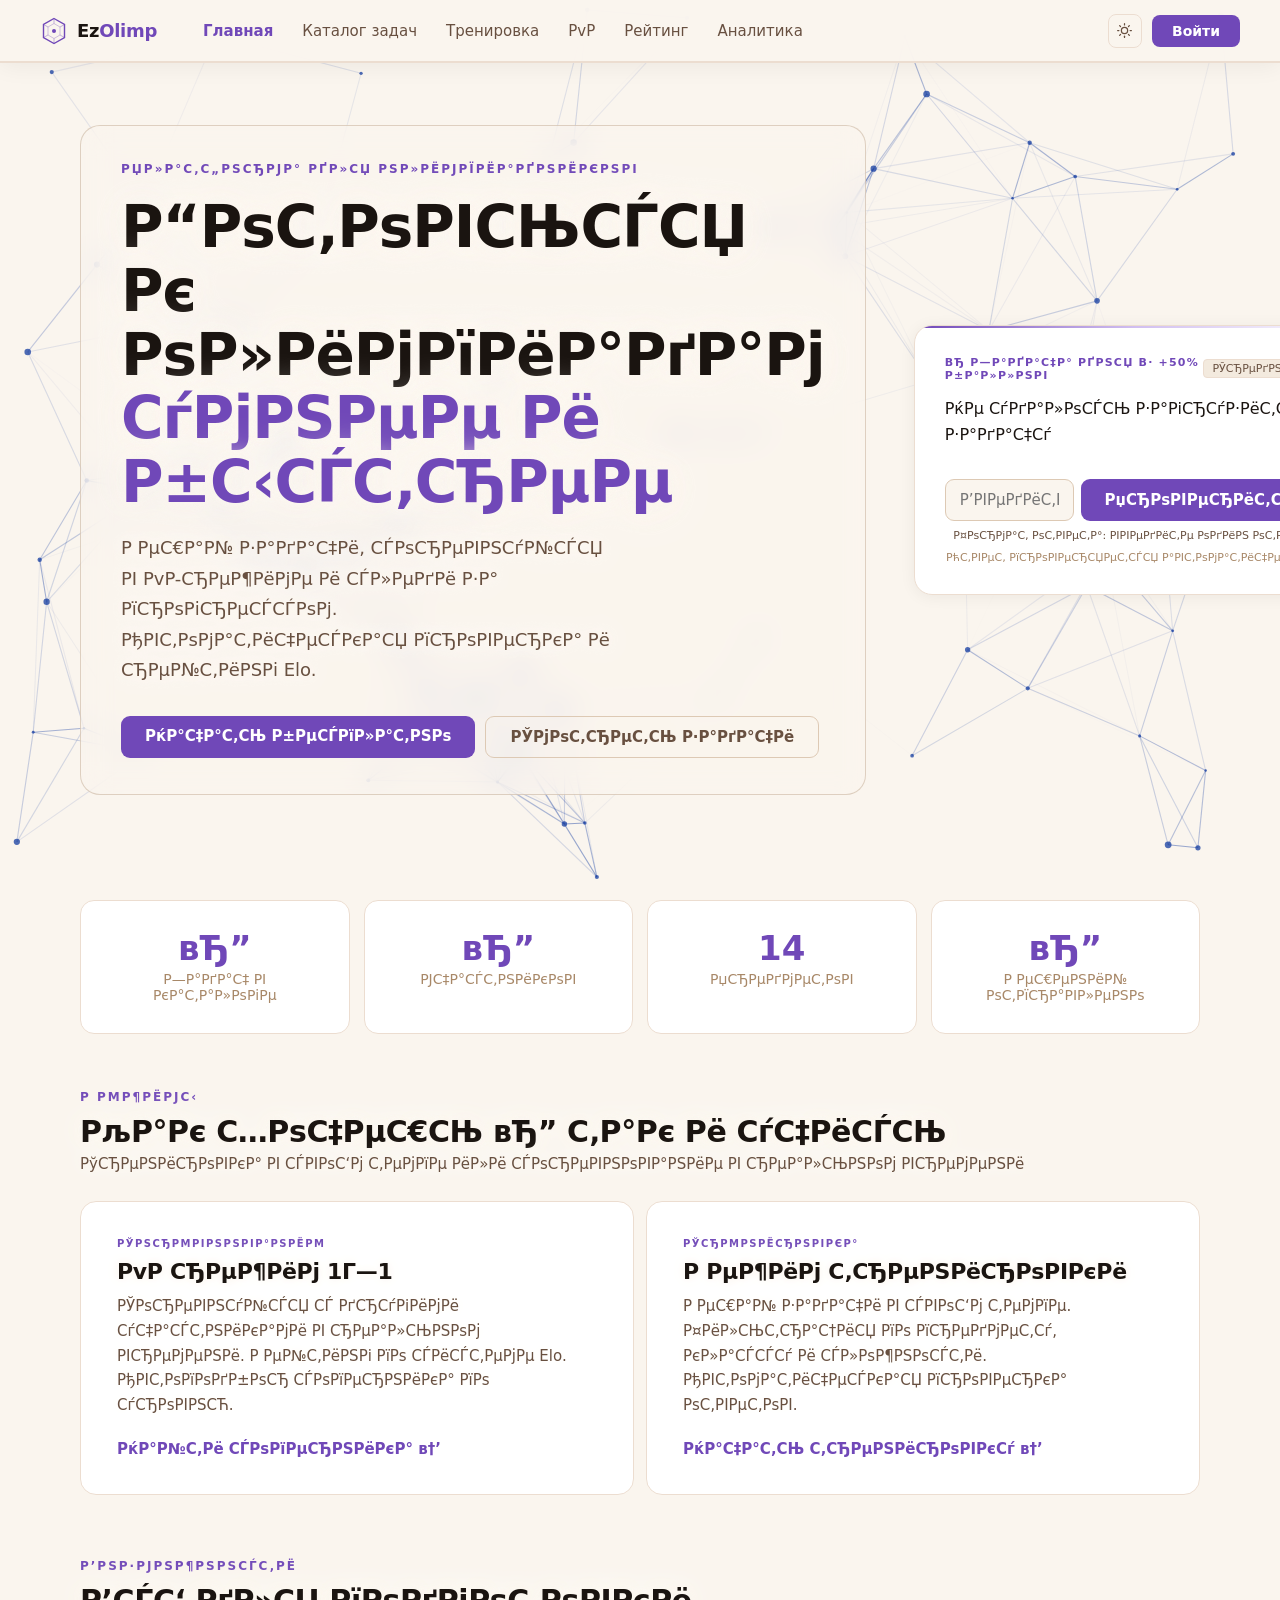
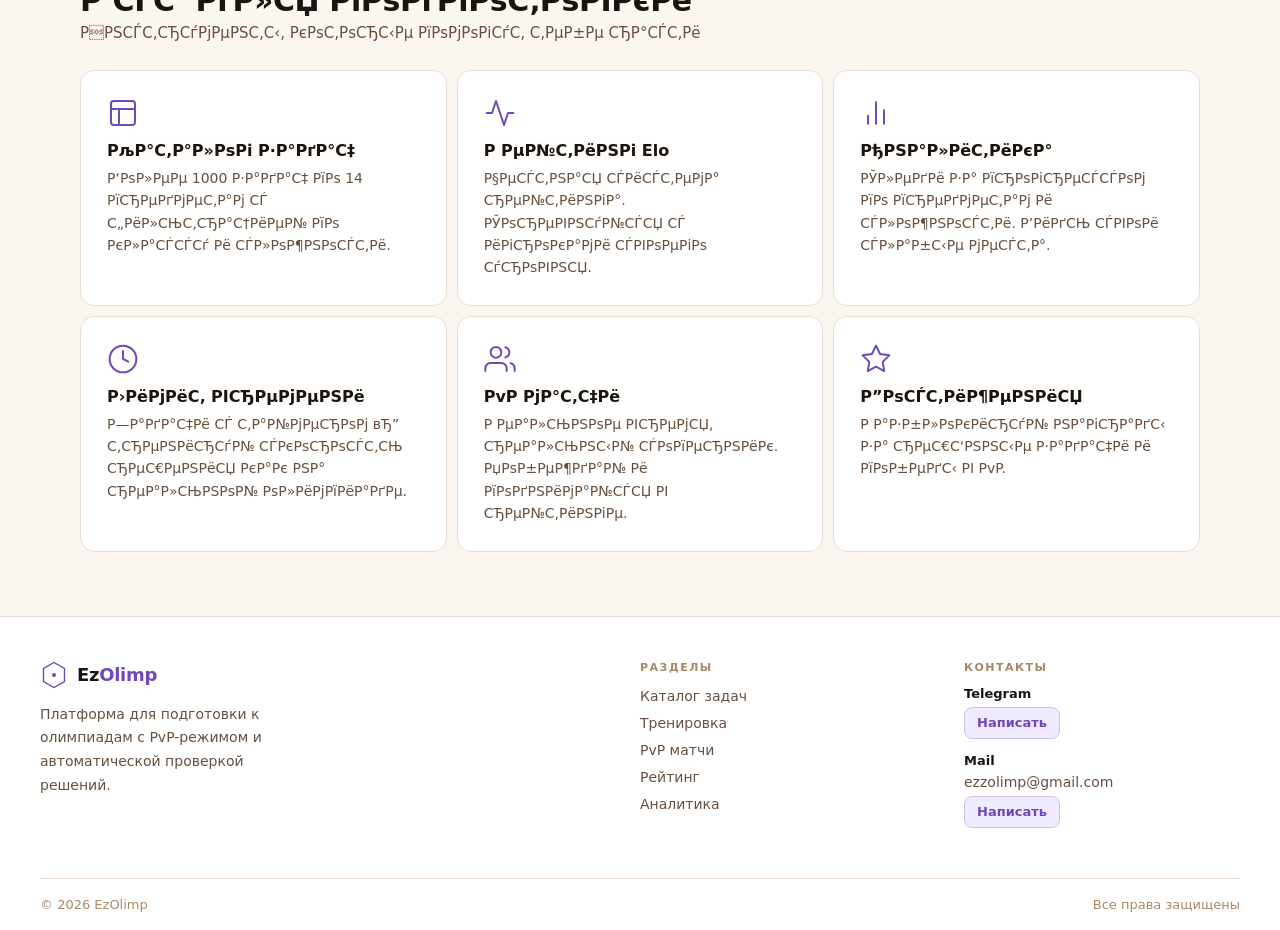
==== commit bc770129: "Fix: correctly remove BOM from HTML files without truncating them; update favicon to use gemini-svg." ====
--- a/frontend/admin.html
+++ b/frontend/admin.html
@@ -1,4 +1,4 @@
-﻿<!DOCTYPE html>
+<!DOCTYPE html>
 <html lang="ru">
 <head>
 <meta charset="UTF-8">
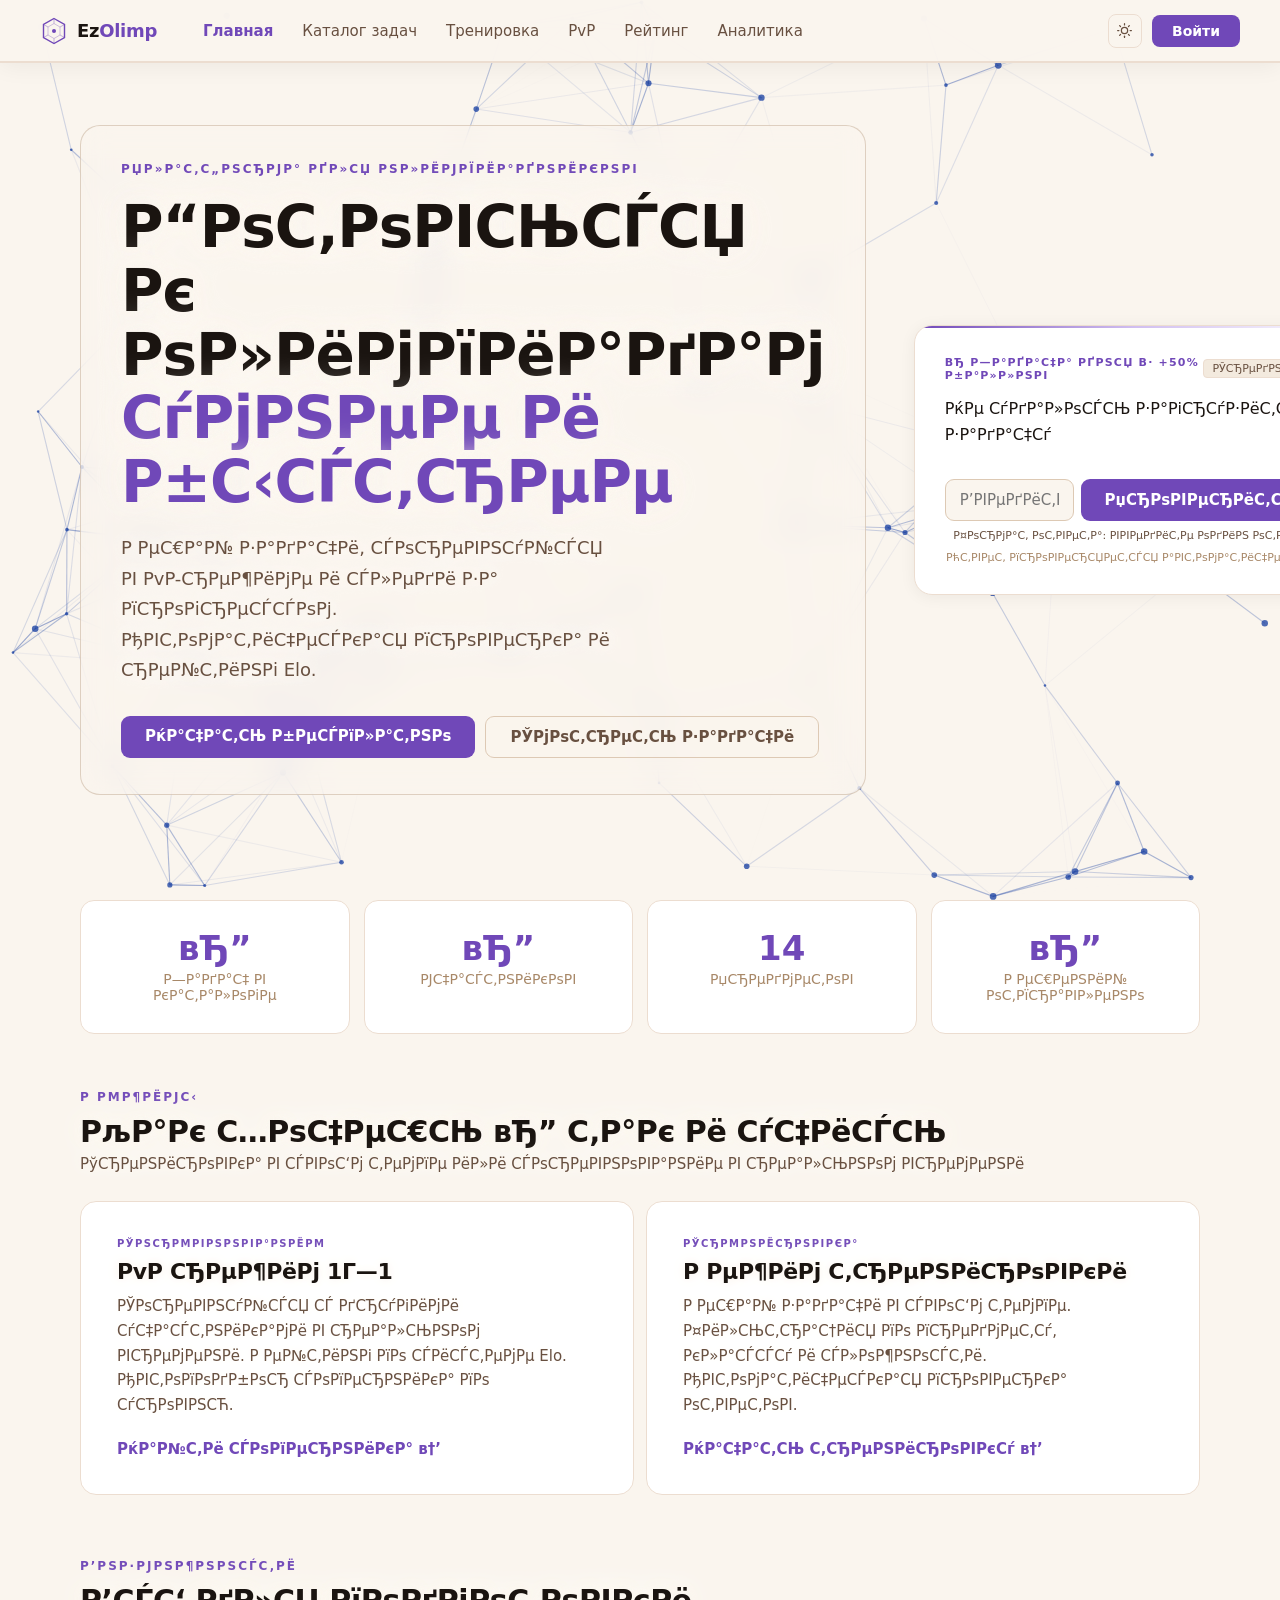
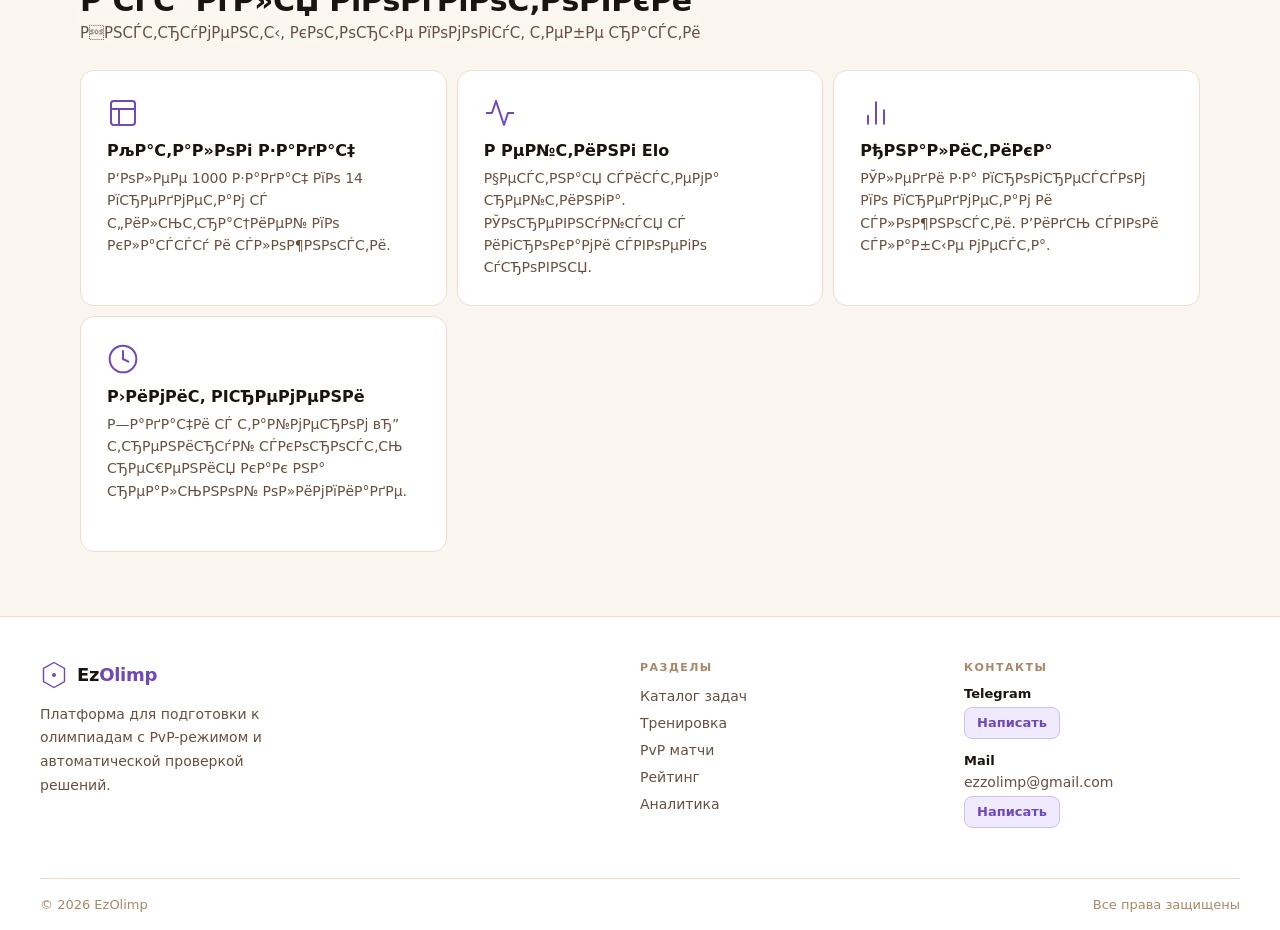
==== commit 89440989: "Fix: restore BOM to HTML files to fix mojibake caused by missing charset HTTP headers on server" ====
--- a/frontend/admin.html
+++ b/frontend/admin.html
@@ -1,4 +1,4 @@
-<!DOCTYPE html>
+﻿<!DOCTYPE html>
 <html lang="ru">
 <head>
 <meta charset="UTF-8">
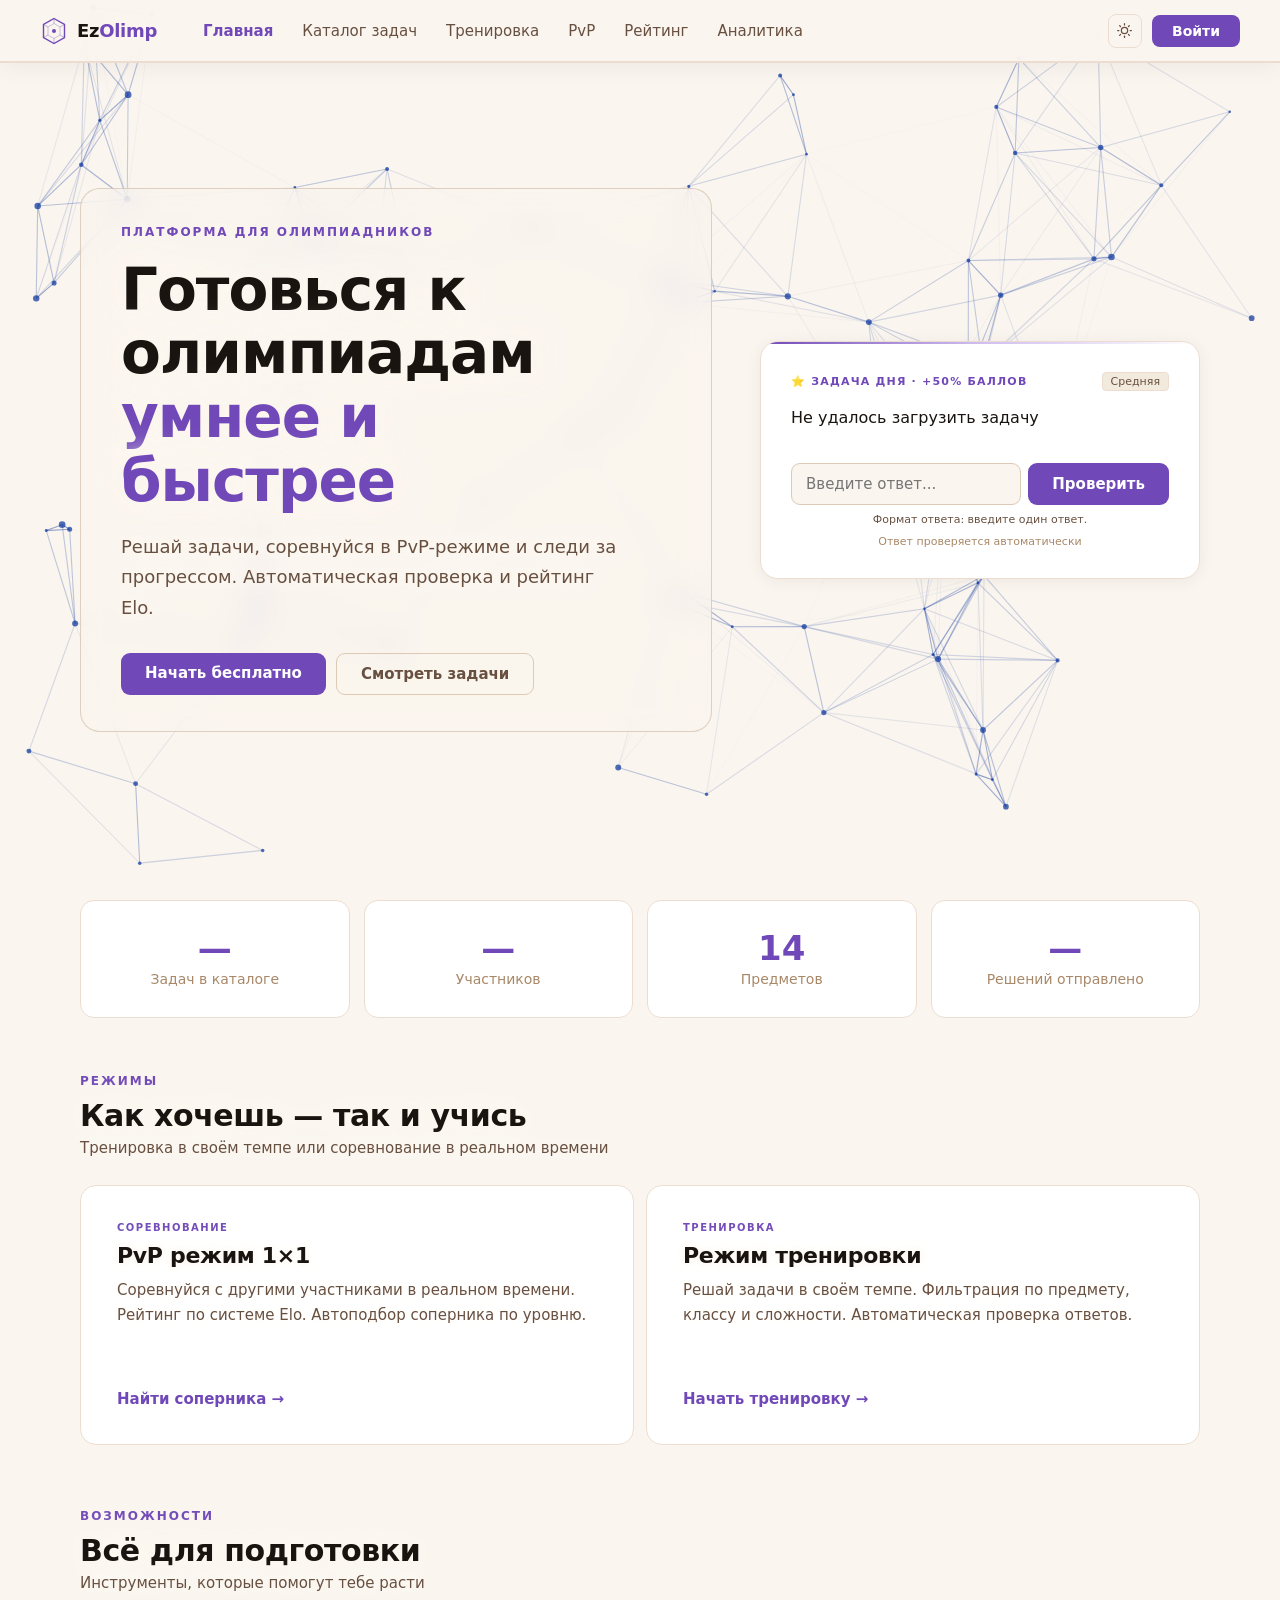
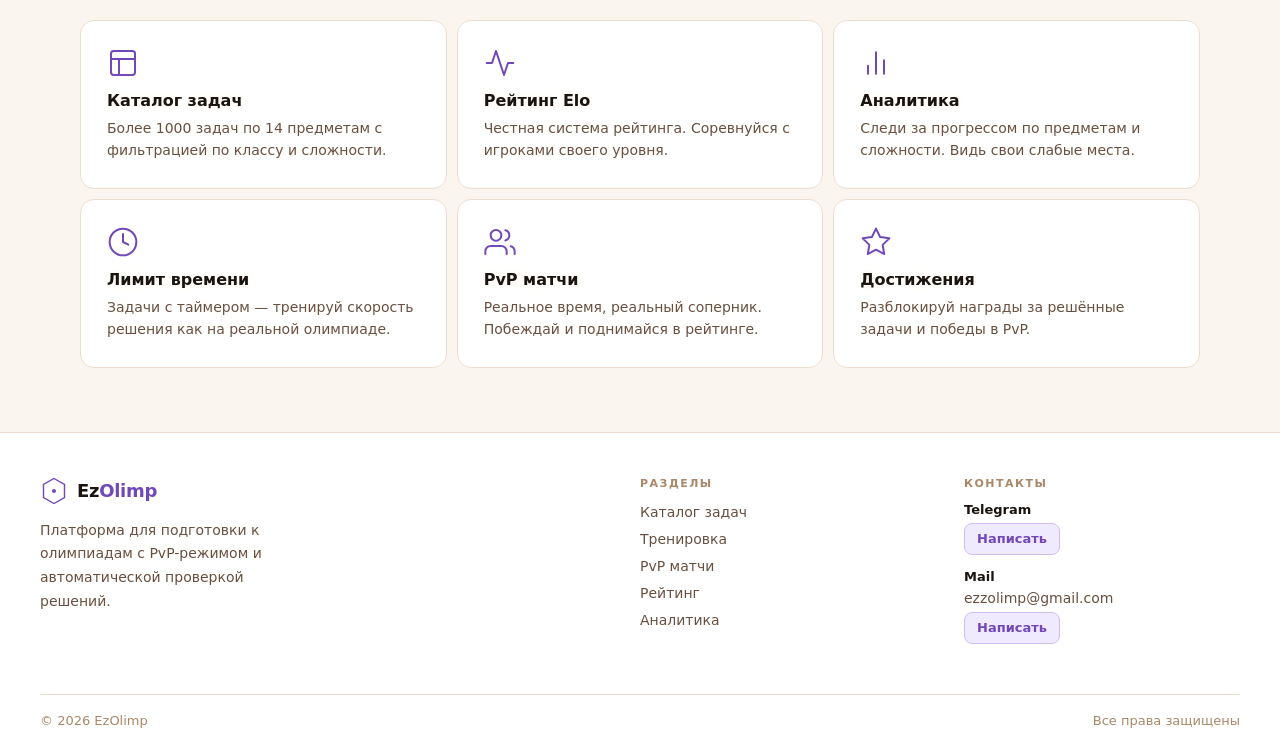
==== commit eea63616: "Fix: restore clean HTML files and safely inject favicon and BOM" ====
--- a/frontend/admin.html
+++ b/frontend/admin.html
@@ -3,7 +3,7 @@
 <head>
 <meta charset="UTF-8">
 <meta name="viewport" content="width=device-width, initial-scale=1.0">
-<title>EzOlimp вЂ” РђРґРјРёРЅ</title>
+<title>EzOlimp — Админ</title>
 <link rel="icon" type="image/svg+xml" href="favicon.svg">
 <link rel="stylesheet" href="shared.css">
 <script>var d=document.documentElement;d.setAttribute("data-theme",localStorage.getItem("ez-theme")||"light");d.classList.add("no-transition");window.addEventListener("load",function(){d.classList.remove("no-transition")})</script>
@@ -67,31 +67,31 @@
 <div class="admin-wrap">
 
   <div class="page-header" style="padding:0 0 28px">
-    <h1>РџР°РЅРµР»СЊ Р°РґРјРёРЅРёСЃС‚СЂР°С‚РѕСЂР°</h1>
-    <p>РЈРїСЂР°РІР»РµРЅРёРµ РїР»Р°С‚С„РѕСЂРјРѕР№ Рё РєРѕРЅС‚РµРЅС‚РѕРј</p>
+    <h1>Панель администратора</h1>
+    <p>Управление платформой и контентом</p>
   </div>
 
   <div class="admin-stats">
-    <div class="astat fade-up"><div class="num" id="sUsers">вЂ”</div><div class="lbl">РџРѕР»СЊР·РѕРІР°С‚РµР»РµР№</div></div>
-    <div class="astat fade-up"><div class="num" id="sTasks">вЂ”</div><div class="lbl">Р—Р°РґР°С‡</div></div>
-    <div class="astat fade-up"><div class="num" id="sSolutions">вЂ”</div><div class="lbl">Р РµС€РµРЅРёР№</div></div>
-    <div class="astat fade-up"><div class="num" id="sMatches">вЂ”</div><div class="lbl">РњР°С‚С‡РµР№</div></div>
+    <div class="astat fade-up"><div class="num" id="sUsers">—</div><div class="lbl">Пользователей</div></div>
+    <div class="astat fade-up"><div class="num" id="sTasks">—</div><div class="lbl">Задач</div></div>
+    <div class="astat fade-up"><div class="num" id="sSolutions">—</div><div class="lbl">Решений</div></div>
+    <div class="astat fade-up"><div class="num" id="sMatches">—</div><div class="lbl">Матчей</div></div>
   </div>
 
   <div class="admin-tabs">
-    <button class="tab-btn active" data-tab="users">РџРѕР»СЊР·РѕРІР°С‚РµР»Рё</button>
-    <button class="tab-btn" data-tab="tasks">Р—Р°РґР°С‡Рё</button>
-    <button class="tab-btn" data-tab="import">РРјРїРѕСЂС‚ / Р­РєСЃРїРѕСЂС‚</button>
+    <button class="tab-btn active" data-tab="users">Пользователи</button>
+    <button class="tab-btn" data-tab="tasks">Задачи</button>
+    <button class="tab-btn" data-tab="import">Импорт / Экспорт</button>
   </div>
 
   <!-- USERS -->
   <div class="tab-panel active" id="tab-users">
     <div class="admin-card">
-      <h2>РџРѕР»СЊР·РѕРІР°С‚РµР»Рё</h2>
+      <h2>Пользователи</h2>
       <div style="overflow-x:auto">
         <table class="data-table">
-          <thead><tr><th>ID</th><th>Р›РѕРіРёРЅ</th><th>Email</th><th>Р РµР№С‚РёРЅРі</th><th>Р РѕР»СЊ</th><th></th></tr></thead>
-          <tbody id="usersBody"><tr><td colspan="6" style="text-align:center;padding:32px;color:var(--text3)">Р—Р°РіСЂСѓР·РєР°...</td></tr></tbody>
+          <thead><tr><th>ID</th><th>Логин</th><th>Email</th><th>Рейтинг</th><th>Роль</th><th></th></tr></thead>
+          <tbody id="usersBody"><tr><td colspan="6" style="text-align:center;padding:32px;color:var(--text3)">Загрузка...</td></tr></tbody>
         </table>
       </div>
     </div>
@@ -101,43 +101,43 @@
   <div class="tab-panel" id="tab-tasks">
     <div class="admin-card" style="margin-bottom:20px">
       <div style="display:flex;align-items:center;justify-content:space-between;margin-bottom:20px;flex-wrap:wrap;gap:10px">
-        <h2 style="margin:0">Р—Р°РґР°С‡Рё</h2>
-        <button class="btn btn-accent btn-sm" id="showAddTask">+ Р”РѕР±Р°РІРёС‚СЊ Р·Р°РґР°С‡Сѓ</button>
+        <h2 style="margin:0">Задачи</h2>
+        <button class="btn btn-accent btn-sm" id="showAddTask">+ Добавить задачу</button>
       </div>
 
       <div id="addTaskForm" style="display:none;background:var(--bg2);border-radius:14px;padding:24px;margin-bottom:20px">
         <div class="form-grid">
-          <div class="form-row"><label>РќР°Р·РІР°РЅРёРµ</label><input class="input" id="tTitle" type="text" placeholder="Р’РЎРћРЁ 2024 10 РєР»Р°СЃСЃ РјР°С‚РµРјР°С‚РёРєР° Р°СЂРёС„РјРµС‚РёРєР°"></div>
-          <div class="form-row"><label>РџСЂРµРґРјРµС‚</label>
+          <div class="form-row"><label>Название</label><input class="input" id="tTitle" type="text" placeholder="ВСОШ 2024 10 класс математика арифметика"></div>
+          <div class="form-row"><label>Предмет</label>
             <select id="tSubject">
-              <option value="РјР°С‚РµРјР°С‚РёРєР°">РњР°С‚РµРјР°С‚РёРєР°</option><option value="РёРЅС„РѕСЂРјР°С‚РёРєР°">РРЅС„РѕСЂРјР°С‚РёРєР°</option>
-              <option value="С„РёР·РёРєР°">Р¤РёР·РёРєР°</option><option value="С…РёРјРёСЏ">РҐРёРјРёСЏ</option>
-              <option value="Р±РёРѕР»РѕРіРёСЏ">Р‘РёРѕР»РѕРіРёСЏ</option><option value="Р°РЅРіР»РёР№СЃРєРёР№">РђРЅРіР»РёР№СЃРєРёР№</option>
-              <option value="СЂСѓСЃСЃРєРёР№">Р СѓСЃСЃРєРёР№</option><option value="РѕР±С‰РµСЃС‚РІРѕР·РЅР°РЅРёРµ">РћР±С‰РµСЃС‚РІРѕР·РЅР°РЅРёРµ</option>
-              <option value="РїСЂР°РІРѕ">РџСЂР°РІРѕ</option><option value="РёСЃС‚РѕСЂРёСЏ">РСЃС‚РѕСЂРёСЏ</option>
-              <option value="РіРµРѕРіСЂР°С„РёСЏ">Р“РµРѕРіСЂР°С„РёСЏ</option><option value="СЌРєРѕР»РѕРіРёСЏ">Р­РєРѕР»РѕРіРёСЏ</option>
-              <option value="Р»РёС‚РµСЂР°С‚СѓСЂР°">Р›РёС‚РµСЂР°С‚СѓСЂР°</option><option value="СЂРѕР±РѕС‚РѕС‚РµС…РЅРёРєР°">Р РѕР±РѕС‚РѕС‚РµС…РЅРёРєР°</option>
+              <option value="математика">Математика</option><option value="информатика">Информатика</option>
+              <option value="физика">Физика</option><option value="химия">Химия</option>
+              <option value="биология">Биология</option><option value="английский">Английский</option>
+              <option value="русский">Русский</option><option value="обществознание">Обществознание</option>
+              <option value="право">Право</option><option value="история">История</option>
+              <option value="география">География</option><option value="экология">Экология</option>
+              <option value="литература">Литература</option><option value="робототехника">Робототехника</option>
             </select>
           </div>
         </div>
         <div class="form-grid">
-          <div class="form-row"><label>РЎР»РѕР¶РЅРѕСЃС‚СЊ</label>
-            <select id="tDiff"><option value="easy">Р›С‘РіРєР°СЏ</option><option value="medium">РЎСЂРµРґРЅСЏСЏ</option><option value="hard">РЎР»РѕР¶РЅР°СЏ</option></select>
+          <div class="form-row"><label>Сложность</label>
+            <select id="tDiff"><option value="easy">Лёгкая</option><option value="medium">Средняя</option><option value="hard">Сложная</option></select>
           </div>
-          <div class="form-row"><label>РћС‡РєРё</label><input class="input" id="tPoints" type="number" value="10" min="1"></div>
-        </div>
-        <div class="form-row"><label>РЈСЃР»РѕРІРёРµ Р·Р°РґР°С‡Рё</label><textarea class="input" id="tStatement" rows="4"></textarea></div>
-        <div class="form-row"><label>РџСЂР°РІРёР»СЊРЅС‹Р№ РѕС‚РІРµС‚</label><input class="input" id="tAnswer" type="text"></div>
+          <div class="form-row"><label>Очки</label><input class="input" id="tPoints" type="number" value="10" min="1"></div>
+        </div>
+        <div class="form-row"><label>Условие задачи</label><textarea class="input" id="tStatement" rows="4"></textarea></div>
+        <div class="form-row"><label>Правильный ответ</label><input class="input" id="tAnswer" type="text"></div>
         <div style="display:flex;gap:10px;margin-top:4px">
-          <button class="btn btn-accent" id="submitTask">РЎРѕР·РґР°С‚СЊ</button>
-          <button class="btn btn-outline" id="cancelTask">РћС‚РјРµРЅР°</button>
+          <button class="btn btn-accent" id="submitTask">Создать</button>
+          <button class="btn btn-outline" id="cancelTask">Отмена</button>
         </div>
       </div>
 
       <div style="overflow-x:auto">
         <table class="data-table">
-          <thead><tr><th>ID</th><th>РќР°Р·РІР°РЅРёРµ</th><th>РџСЂРµРґРјРµС‚</th><th>РЎР»РѕР¶РЅРѕСЃС‚СЊ</th><th>РћС‡РєРё</th><th></th></tr></thead>
-          <tbody id="tasksBody"><tr><td colspan="6" style="text-align:center;padding:32px;color:var(--text3)">Р—Р°РіСЂСѓР·РєР°...</td></tr></tbody>
+          <thead><tr><th>ID</th><th>Название</th><th>Предмет</th><th>Сложность</th><th>Очки</th><th></th></tr></thead>
+          <tbody id="tasksBody"><tr><td colspan="6" style="text-align:center;padding:32px;color:var(--text3)">Загрузка...</td></tr></tbody>
         </table>
       </div>
     </div>
@@ -146,23 +146,23 @@
   <!-- IMPORT/EXPORT -->
   <div class="tab-panel" id="tab-import">
     <div class="admin-card">
-      <h2>РРјРїРѕСЂС‚ Рё СЌРєСЃРїРѕСЂС‚</h2>
+      <h2>Импорт и экспорт</h2>
       <div style="margin-bottom:20px">
-        <button class="btn btn-danger btn-sm" id="deleteAllBtn">РЈРґР°Р»РёС‚СЊ РІСЃРµ Р·Р°РґР°С‡Рё</button>
+        <button class="btn btn-danger btn-sm" id="deleteAllBtn">Удалить все задачи</button>
       </div>
       <div class="import-grid">
         <div class="import-box">
           <svg viewBox="0 0 24 24"><path d="M21 15v4a2 2 0 0 1-2 2H5a2 2 0 0 1-2-2v-4"/><polyline points="17,8 12,3 7,8"/><line x1="12" y1="3" x2="12" y2="15"/></svg>
-          <h3>РРјРїРѕСЂС‚ Р·Р°РґР°С‡</h3>
-          <p>Р—Р°РіСЂСѓР·РёС‚Рµ JSON С„Р°Р№Р» СЃ Р·Р°РґР°С‡Р°РјРё</p>
+          <h3>Импорт задач</h3>
+          <p>Загрузите JSON файл с задачами</p>
           <input type="file" id="importFile" accept=".json" style="display:none">
-          <button class="btn btn-accent btn-sm" onclick="document.getElementById('importFile').click()">Р’С‹Р±СЂР°С‚СЊ С„Р°Р№Р»</button>
+          <button class="btn btn-accent btn-sm" onclick="document.getElementById('importFile').click()">Выбрать файл</button>
         </div>
         <div class="import-box">
           <svg viewBox="0 0 24 24"><path d="M21 15v4a2 2 0 0 1-2 2H5a2 2 0 0 1-2-2v-4"/><polyline points="7,10 12,15 17,10"/><line x1="12" y1="15" x2="12" y2="3"/></svg>
-          <h3>Р­РєСЃРїРѕСЂС‚ Р·Р°РґР°С‡</h3>
-          <p>РЎРєР°С‡Р°Р№С‚Рµ РІСЃРµ Р·Р°РґР°С‡Рё РІ С„РѕСЂРјР°С‚Рµ JSON</p>
-          <button class="btn btn-accent btn-sm" id="exportBtn">РЎРєР°С‡Р°С‚СЊ JSON</button>
+          <h3>Экспорт задач</h3>
+          <p>Скачайте все задачи в формате JSON</p>
+          <button class="btn btn-accent btn-sm" id="exportBtn">Скачать JSON</button>
         </div>
       </div>
     </div>
@@ -180,7 +180,7 @@
 
 const token = localStorage.getItem('token');
 const user = JSON.parse(localStorage.getItem('user') || '{}');
-if (!token || !user.is_admin) { alert('Р”РѕСЃС‚СѓРї Р·Р°РїСЂРµС‰С‘РЅ'); location.href = 'main.html'; }
+if (!token || !user.is_admin) { alert('Доступ запрещён'); location.href = 'main.html'; }
 
 // tabs
 document.querySelectorAll('.tab-btn').forEach(btn => {
@@ -195,46 +195,46 @@
 });
 
 function escHtml(v) { return String(v??'').replace(/&/g,'&amp;').replace(/</g,'&lt;').replace(/>/g,'&gt;'); }
-const diffLabels = { easy:'Р›С‘РіРєР°СЏ', medium:'РЎСЂРµРґРЅСЏСЏ', hard:'РЎР»РѕР¶РЅР°СЏ' };
+const diffLabels = { easy:'Лёгкая', medium:'Средняя', hard:'Сложная' };
 
 async function loadStats() {
   try {
     const r = await fetch(`${API_URL}/stats`);
     if (!r.ok) return;
     const s = await r.json();
-    document.getElementById('sUsers').textContent = s.users ?? 'вЂ”';
-    document.getElementById('sTasks').textContent = s.tasks ?? 'вЂ”';
-    document.getElementById('sSolutions').textContent = s.solutions ?? 'вЂ”';
-    document.getElementById('sMatches').textContent = s.matches ?? 'вЂ”';
+    document.getElementById('sUsers').textContent = s.users ?? '—';
+    document.getElementById('sTasks').textContent = s.tasks ?? '—';
+    document.getElementById('sSolutions').textContent = s.solutions ?? '—';
+    document.getElementById('sMatches').textContent = s.matches ?? '—';
   } catch {}
 }
 
 async function loadUsers() {
-  document.getElementById('usersBody').innerHTML = '<tr><td colspan="6" style="text-align:center;padding:32px;color:var(--text3)">Р—Р°РіСЂСѓР·РєР°...</td></tr>';
+  document.getElementById('usersBody').innerHTML = '<tr><td colspan="6" style="text-align:center;padding:32px;color:var(--text3)">Загрузка...</td></tr>';
   try {
     const r = await fetch(`${API_URL}/admin/users`, { headers: { Authorization: token } });
     const d = await r.json();
     const users = d.users || [];
-    if (!users.length) { document.getElementById('usersBody').innerHTML = '<tr><td colspan="6" style="text-align:center;padding:32px;color:var(--text3)">РќРµС‚ РїРѕР»СЊР·РѕРІР°С‚РµР»РµР№</td></tr>'; return; }
+    if (!users.length) { document.getElementById('usersBody').innerHTML = '<tr><td colspan="6" style="text-align:center;padding:32px;color:var(--text3)">Нет пользователей</td></tr>'; return; }
     document.getElementById('usersBody').innerHTML = users.map(u => `
       <tr>
         <td>${u.id}</td>
         <td style="font-weight:600;color:var(--text)">${escHtml(u.username)}</td>
         <td>${escHtml(u.email)}</td>
         <td>${u.rating ?? 1000}</td>
-        <td>${u.is_admin ? '<span style="background:var(--accent-l);color:var(--accent);padding:2px 8px;border-radius:4px;font-size:12px;font-weight:600">РђРґРјРёРЅ</span>' : '<span style="background:var(--bg2);color:var(--text3);padding:2px 8px;border-radius:4px;font-size:12px">РџРѕР»СЊР·РѕРІР°С‚РµР»СЊ</span>'}</td>
-        <td><button class="btn btn-danger btn-sm" onclick="deleteUser(${u.id})">РЈРґР°Р»РёС‚СЊ</button></td>
+        <td>${u.is_admin ? '<span style="background:var(--accent-l);color:var(--accent);padding:2px 8px;border-radius:4px;font-size:12px;font-weight:600">Админ</span>' : '<span style="background:var(--bg2);color:var(--text3);padding:2px 8px;border-radius:4px;font-size:12px">Пользователь</span>'}</td>
+        <td><button class="btn btn-danger btn-sm" onclick="deleteUser(${u.id})">Удалить</button></td>
       </tr>`).join('');
-  } catch { document.getElementById('usersBody').innerHTML = '<tr><td colspan="6" style="text-align:center;color:var(--accent)">РћС€РёР±РєР° Р·Р°РіСЂСѓР·РєРё</td></tr>'; }
+  } catch { document.getElementById('usersBody').innerHTML = '<tr><td colspan="6" style="text-align:center;color:var(--accent)">Ошибка загрузки</td></tr>'; }
 }
 
 async function loadTasks() {
-  document.getElementById('tasksBody').innerHTML = '<tr><td colspan="6" style="text-align:center;padding:32px;color:var(--text3)">Р—Р°РіСЂСѓР·РєР°...</td></tr>';
+  document.getElementById('tasksBody').innerHTML = '<tr><td colspan="6" style="text-align:center;padding:32px;color:var(--text3)">Загрузка...</td></tr>';
   try {
     const r = await fetch(`${API_URL}/tasks`);
     const d = await r.json();
     const tasks = d.tasks || [];
-    if (!tasks.length) { document.getElementById('tasksBody').innerHTML = '<tr><td colspan="6" style="text-align:center;padding:32px;color:var(--text3)">РќРµС‚ Р·Р°РґР°С‡</td></tr>'; return; }
+    if (!tasks.length) { document.getElementById('tasksBody').innerHTML = '<tr><td colspan="6" style="text-align:center;padding:32px;color:var(--text3)">Нет задач</td></tr>'; return; }
     document.getElementById('tasksBody').innerHTML = tasks.map(t => `
       <tr>
         <td>${t.id}</td>
@@ -242,9 +242,9 @@
         <td>${escHtml(t.subject)}</td>
         <td>${diffLabels[t.difficulty] || t.difficulty}</td>
         <td>${t.points}</td>
-        <td><button class="btn btn-danger btn-sm" onclick="deleteTask(${t.id})">РЈРґР°Р»РёС‚СЊ</button></td>
+        <td><button class="btn btn-danger btn-sm" onclick="deleteTask(${t.id})">Удалить</button></td>
       </tr>`).join('');
-  } catch { document.getElementById('tasksBody').innerHTML = '<tr><td colspan="6" style="text-align:center;color:var(--accent)">РћС€РёР±РєР° Р·Р°РіСЂСѓР·РєРё</td></tr>'; }
+  } catch { document.getElementById('tasksBody').innerHTML = '<tr><td colspan="6" style="text-align:center;color:var(--accent)">Ошибка загрузки</td></tr>'; }
 }
 
 // add task
@@ -256,7 +256,7 @@
 });
 document.getElementById('submitTask').addEventListener('click', async () => {
   const btn = document.getElementById('submitTask');
-  btn.disabled = true; btn.textContent = 'РЎРѕР·РґР°РЅРёРµ...';
+  btn.disabled = true; btn.textContent = 'Создание...';
   try {
     const r = await fetch(`${API_URL}/tasks`, {
       method: 'POST', headers: { Authorization: token, 'Content-Type': 'application/json' },
@@ -269,38 +269,38 @@
         points: parseInt(document.getElementById('tPoints').value) || 10
       })
     });
-    if (!r.ok) { const e = await r.json(); alert(e.error || 'РћС€РёР±РєР°'); }
+    if (!r.ok) { const e = await r.json(); alert(e.error || 'Ошибка'); }
     else { document.getElementById('addTaskForm').style.display = 'none'; loadTasks(); loadStats(); }
-  } catch { alert('РћС€РёР±РєР° СЃРµСЂРІРµСЂР°'); }
-  finally { btn.disabled = false; btn.textContent = 'РЎРѕР·РґР°С‚СЊ'; }
+  } catch { alert('Ошибка сервера'); }
+  finally { btn.disabled = false; btn.textContent = 'Создать'; }
 });
 
 async function deleteTask(id) {
-  if (!confirm('РЈРґР°Р»РёС‚СЊ Р·Р°РґР°С‡Сѓ?')) return;
+  if (!confirm('Удалить задачу?')) return;
   try {
     const r = await fetch(`${API_URL}/tasks/${id}`, { method: 'DELETE', headers: { Authorization: token } });
     if (r.ok) { loadTasks(); loadStats(); }
-    else alert('РћС€РёР±РєР° СѓРґР°Р»РµРЅРёСЏ');
-  } catch { alert('РћС€РёР±РєР° СЃРµСЂРІРµСЂР°'); }
+    else alert('Ошибка удаления');
+  } catch { alert('Ошибка сервера'); }
 }
 
 async function deleteUser(id) {
-  if (!confirm('РЈРґР°Р»РёС‚СЊ РїРѕР»СЊР·РѕРІР°С‚РµР»СЏ?')) return;
+  if (!confirm('Удалить пользователя?')) return;
   try {
     const r = await fetch(`${API_URL}/users/${id}`, { method: 'DELETE', headers: { Authorization: token } });
     if (r.ok) { loadUsers(); loadStats(); }
-    else alert('РћС€РёР±РєР° СѓРґР°Р»РµРЅРёСЏ');
-  } catch { alert('РћС€РёР±РєР° СЃРµСЂРІРµСЂР°'); }
+    else alert('Ошибка удаления');
+  } catch { alert('Ошибка сервера'); }
 }
 
 document.getElementById('deleteAllBtn').addEventListener('click', async () => {
-  if (!confirm('РЈРґР°Р»РёС‚СЊ Р’РЎР• Р·Р°РґР°С‡Рё? Р­С‚Рѕ РЅРµР»СЊР·СЏ РѕС‚РјРµРЅРёС‚СЊ!')) return;
+  if (!confirm('Удалить ВСЕ задачи? Это нельзя отменить!')) return;
   try {
     const r = await fetch(`${API_URL}/admin/tasks/delete_all`, { method: 'DELETE', headers: { Authorization: token } });
     const d = await r.json();
-    alert(d.message || 'Р“РѕС‚РѕРІРѕ');
+    alert(d.message || 'Готово');
     loadStats();
-  } catch { alert('РћС€РёР±РєР°'); }
+  } catch { alert('Ошибка'); }
 });
 
 document.getElementById('exportBtn').addEventListener('click', async () => {
@@ -312,7 +312,7 @@
     a.href = URL.createObjectURL(blob);
     a.download = `tasks_${new Date().toISOString().split('T')[0]}.json`;
     a.click();
-  } catch { alert('РћС€РёР±РєР° СЌРєСЃРїРѕСЂС‚Р°'); }
+  } catch { alert('Ошибка экспорта'); }
 });
 
 document.getElementById('importFile').addEventListener('change', async e => {
@@ -326,9 +326,9 @@
       body: JSON.stringify({ tasks })
     });
     const d = await r.json();
-    alert(d.message || 'РРјРїРѕСЂС‚ Р·Р°РІРµСЂС€С‘РЅ');
+    alert(d.message || 'Импорт завершён');
     loadStats();
-  } catch { alert('РћС€РёР±РєР° РёРјРїРѕСЂС‚Р°'); }
+  } catch { alert('Ошибка импорта'); }
   e.target.value = '';
 });
 
@@ -337,4 +337,3 @@
 </script>
 </body>
 </html>
-
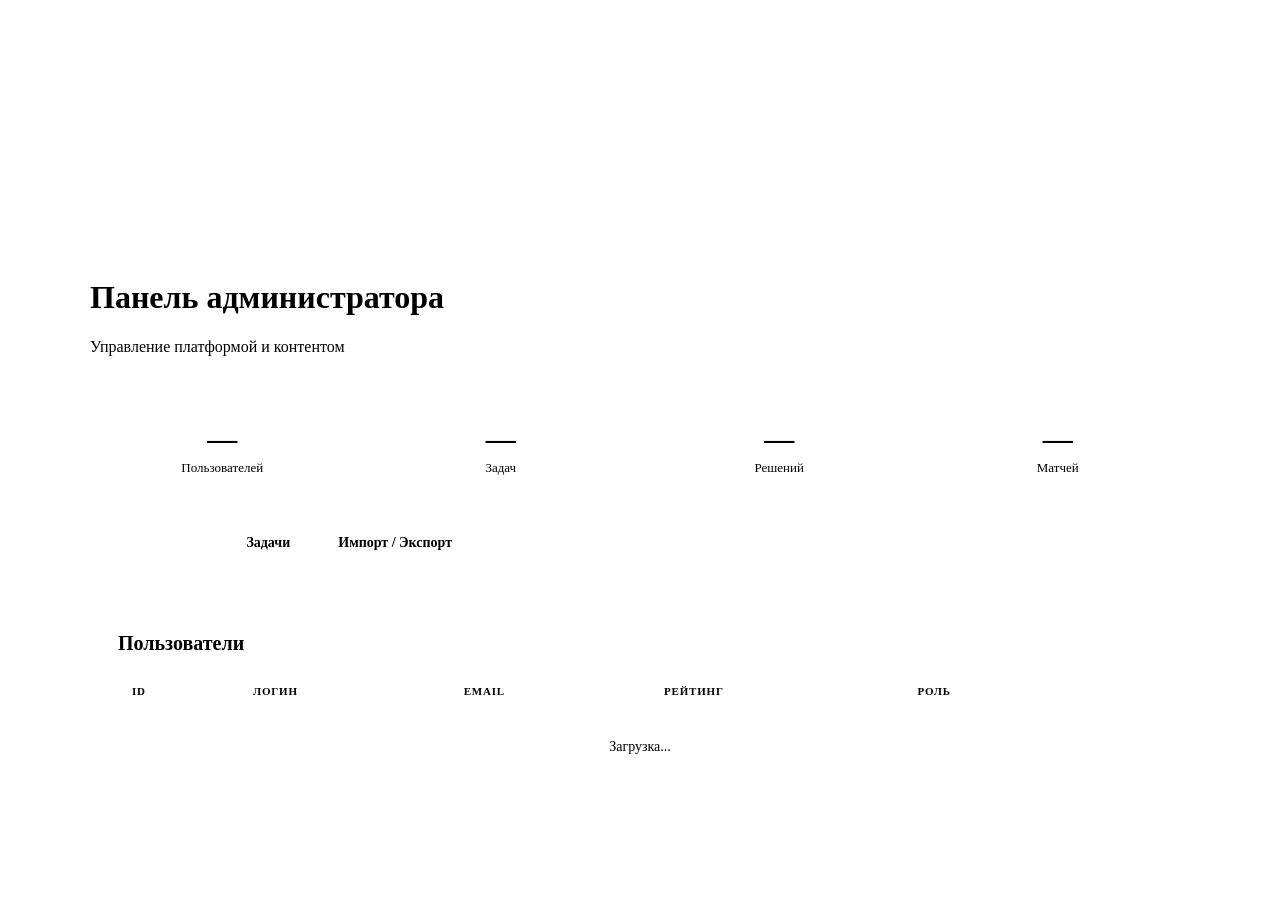
==== commit 25db732f: "security: harden app and prepare Ubuntu deployment" ====
--- a/frontend/admin.html
+++ b/frontend/admin.html
@@ -4,8 +4,8 @@
 <meta charset="UTF-8">
 <meta name="viewport" content="width=device-width, initial-scale=1.0">
 <title>EzOlimp — Админ</title>
-<link rel="icon" type="image/svg+xml" href="favicon.svg">
-<link rel="stylesheet" href="shared.css">
+<link rel="icon" type="image/svg+xml" href="/favicon.svg">
+<link rel="stylesheet" href="/shared.css">
 <script>var d=document.documentElement;d.setAttribute("data-theme",localStorage.getItem("ez-theme")||"light");d.classList.add("no-transition");window.addEventListener("load",function(){d.classList.remove("no-transition")})</script>
 <style>
 .admin-wrap { max-width:1100px; margin:0 auto; padding:96px 40px 80px; }
@@ -156,7 +156,7 @@
           <h3>Импорт задач</h3>
           <p>Загрузите JSON файл с задачами</p>
           <input type="file" id="importFile" accept=".json" style="display:none">
-          <button class="btn btn-accent btn-sm" onclick="document.getElementById('importFile').click()">Выбрать файл</button>
+          <button class="btn btn-accent btn-sm" id="selectImportFile" type="button">Выбрать файл</button>
         </div>
         <div class="import-box">
           <svg viewBox="0 0 24 24"><path d="M21 15v4a2 2 0 0 1-2 2H5a2 2 0 0 1-2-2v-4"/><polyline points="7,10 12,15 17,10"/><line x1="12" y1="15" x2="12" y2="3"/></svg>
@@ -172,15 +172,15 @@
 </main>
 </div>
 
-<script src="layout.js"></script>
-<script src="shared.js"></script>
+<script src="/layout.js"></script>
+<script src="/shared.js"></script>
 <script>
-renderNav('admin.html');
+renderNav('/admin');
 renderFooter();
 
-const token = localStorage.getItem('token');
+const token = (localStorage.getItem('user') ? 'cookie' : null);
 const user = JSON.parse(localStorage.getItem('user') || '{}');
-if (!token || !user.is_admin) { alert('Доступ запрещён'); location.href = 'main.html'; }
+if (!token || !user.is_admin) { alert('Доступ запрещён'); location.href = '/'; }
 
 // tabs
 document.querySelectorAll('.tab-btn').forEach(btn => {
@@ -197,6 +197,16 @@
 function escHtml(v) { return String(v??'').replace(/&/g,'&amp;').replace(/</g,'&lt;').replace(/>/g,'&gt;'); }
 const diffLabels = { easy:'Лёгкая', medium:'Средняя', hard:'Сложная' };
 
+document.getElementById('selectImportFile').addEventListener('click', () => document.getElementById('importFile').click());
+document.getElementById('usersBody').addEventListener('click', event => {
+  const button = event.target.closest('[data-delete-user]');
+  if (button) deleteUser(Number(button.dataset.deleteUser));
+});
+document.getElementById('tasksBody').addEventListener('click', event => {
+  const button = event.target.closest('[data-delete-task]');
+  if (button) deleteTask(Number(button.dataset.deleteTask));
+});
+
 async function loadStats() {
   try {
     const r = await fetch(`${API_URL}/stats`);
@@ -223,7 +233,7 @@
         <td>${escHtml(u.email)}</td>
         <td>${u.rating ?? 1000}</td>
         <td>${u.is_admin ? '<span style="background:var(--accent-l);color:var(--accent);padding:2px 8px;border-radius:4px;font-size:12px;font-weight:600">Админ</span>' : '<span style="background:var(--bg2);color:var(--text3);padding:2px 8px;border-radius:4px;font-size:12px">Пользователь</span>'}</td>
-        <td><button class="btn btn-danger btn-sm" onclick="deleteUser(${u.id})">Удалить</button></td>
+        <td><button class="btn btn-danger btn-sm" type="button" data-delete-user="${Number(u.id)}">Удалить</button></td>
       </tr>`).join('');
   } catch { document.getElementById('usersBody').innerHTML = '<tr><td colspan="6" style="text-align:center;color:var(--accent)">Ошибка загрузки</td></tr>'; }
 }
@@ -240,9 +250,9 @@
         <td>${t.id}</td>
         <td style="color:var(--text);max-width:280px;overflow:hidden;text-overflow:ellipsis;white-space:nowrap">${escHtml(t.title)}</td>
         <td>${escHtml(t.subject)}</td>
-        <td>${diffLabels[t.difficulty] || t.difficulty}</td>
+        <td>${escHtml(diffLabels[t.difficulty] || t.difficulty)}</td>
         <td>${t.points}</td>
-        <td><button class="btn btn-danger btn-sm" onclick="deleteTask(${t.id})">Удалить</button></td>
+        <td><button class="btn btn-danger btn-sm" type="button" data-delete-task="${Number(t.id)}">Удалить</button></td>
       </tr>`).join('');
   } catch { document.getElementById('tasksBody').innerHTML = '<tr><td colspan="6" style="text-align:center;color:var(--accent)">Ошибка загрузки</td></tr>'; }
 }
